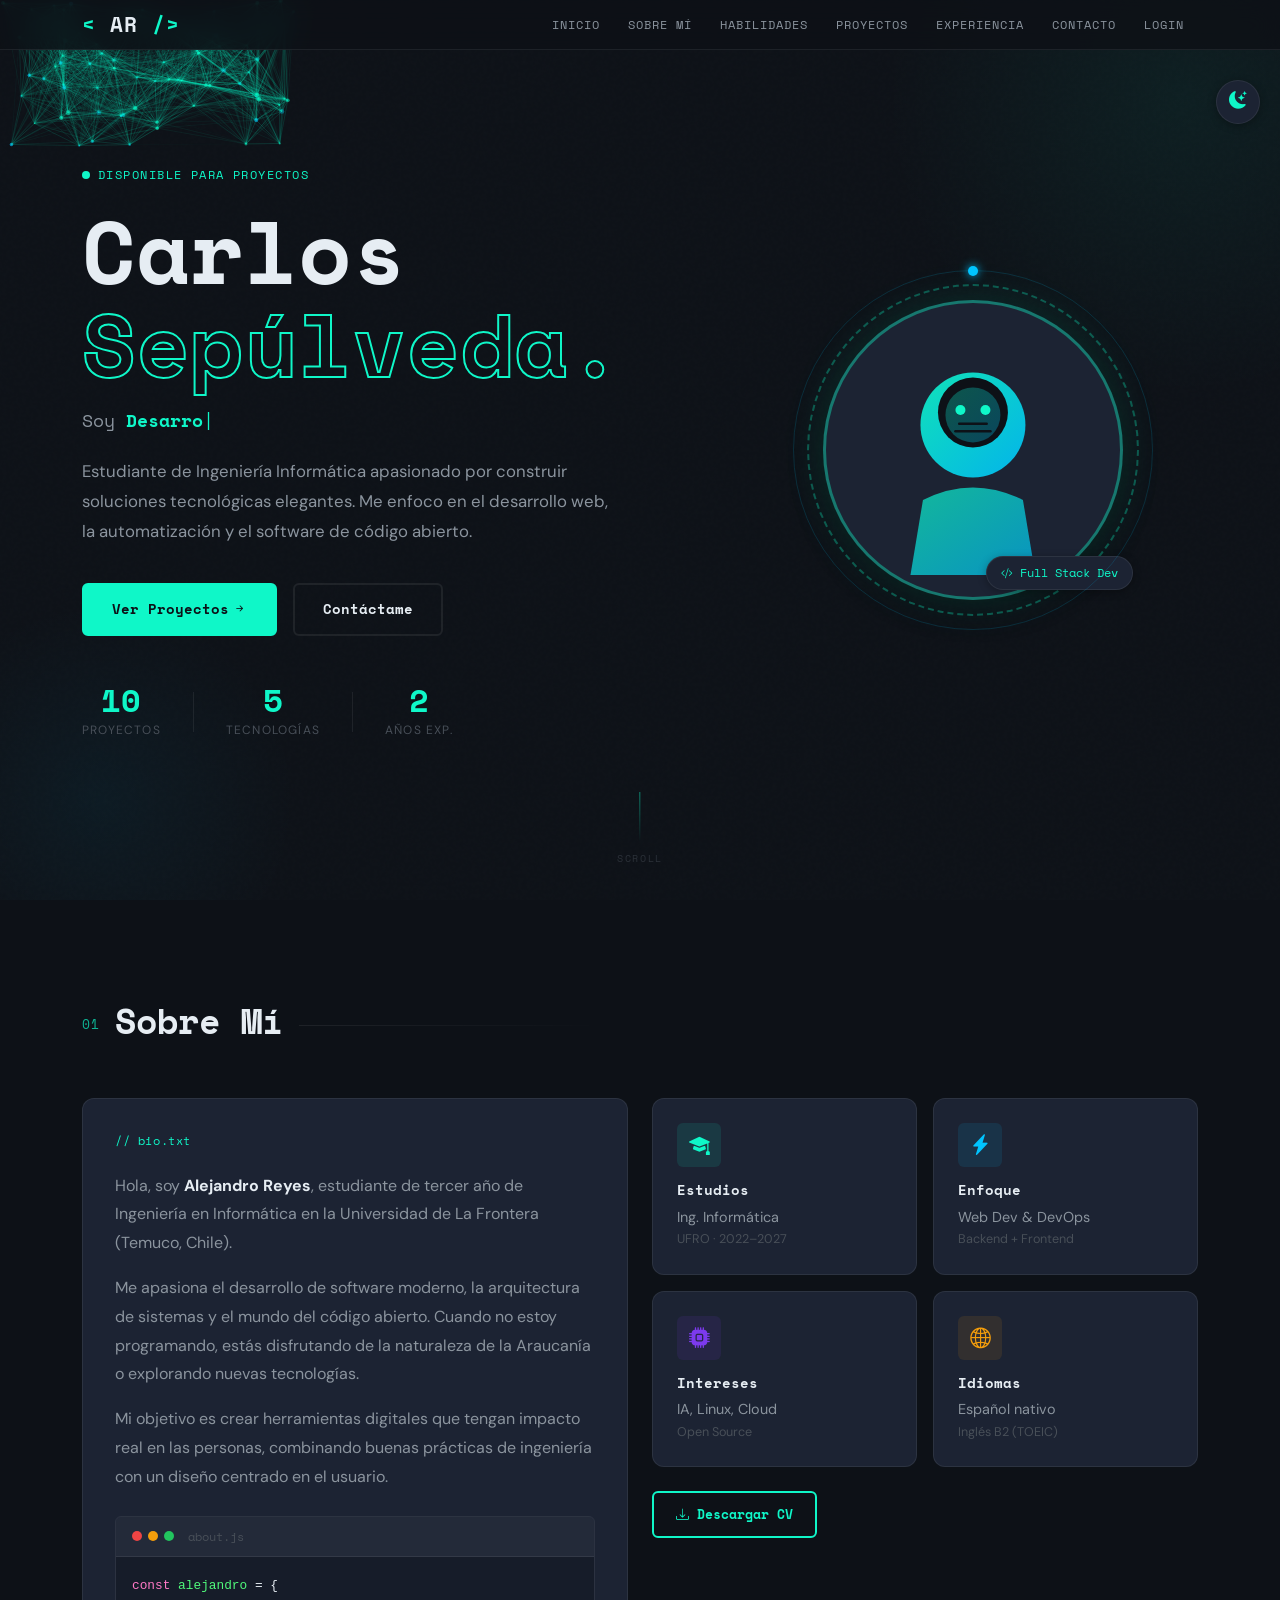
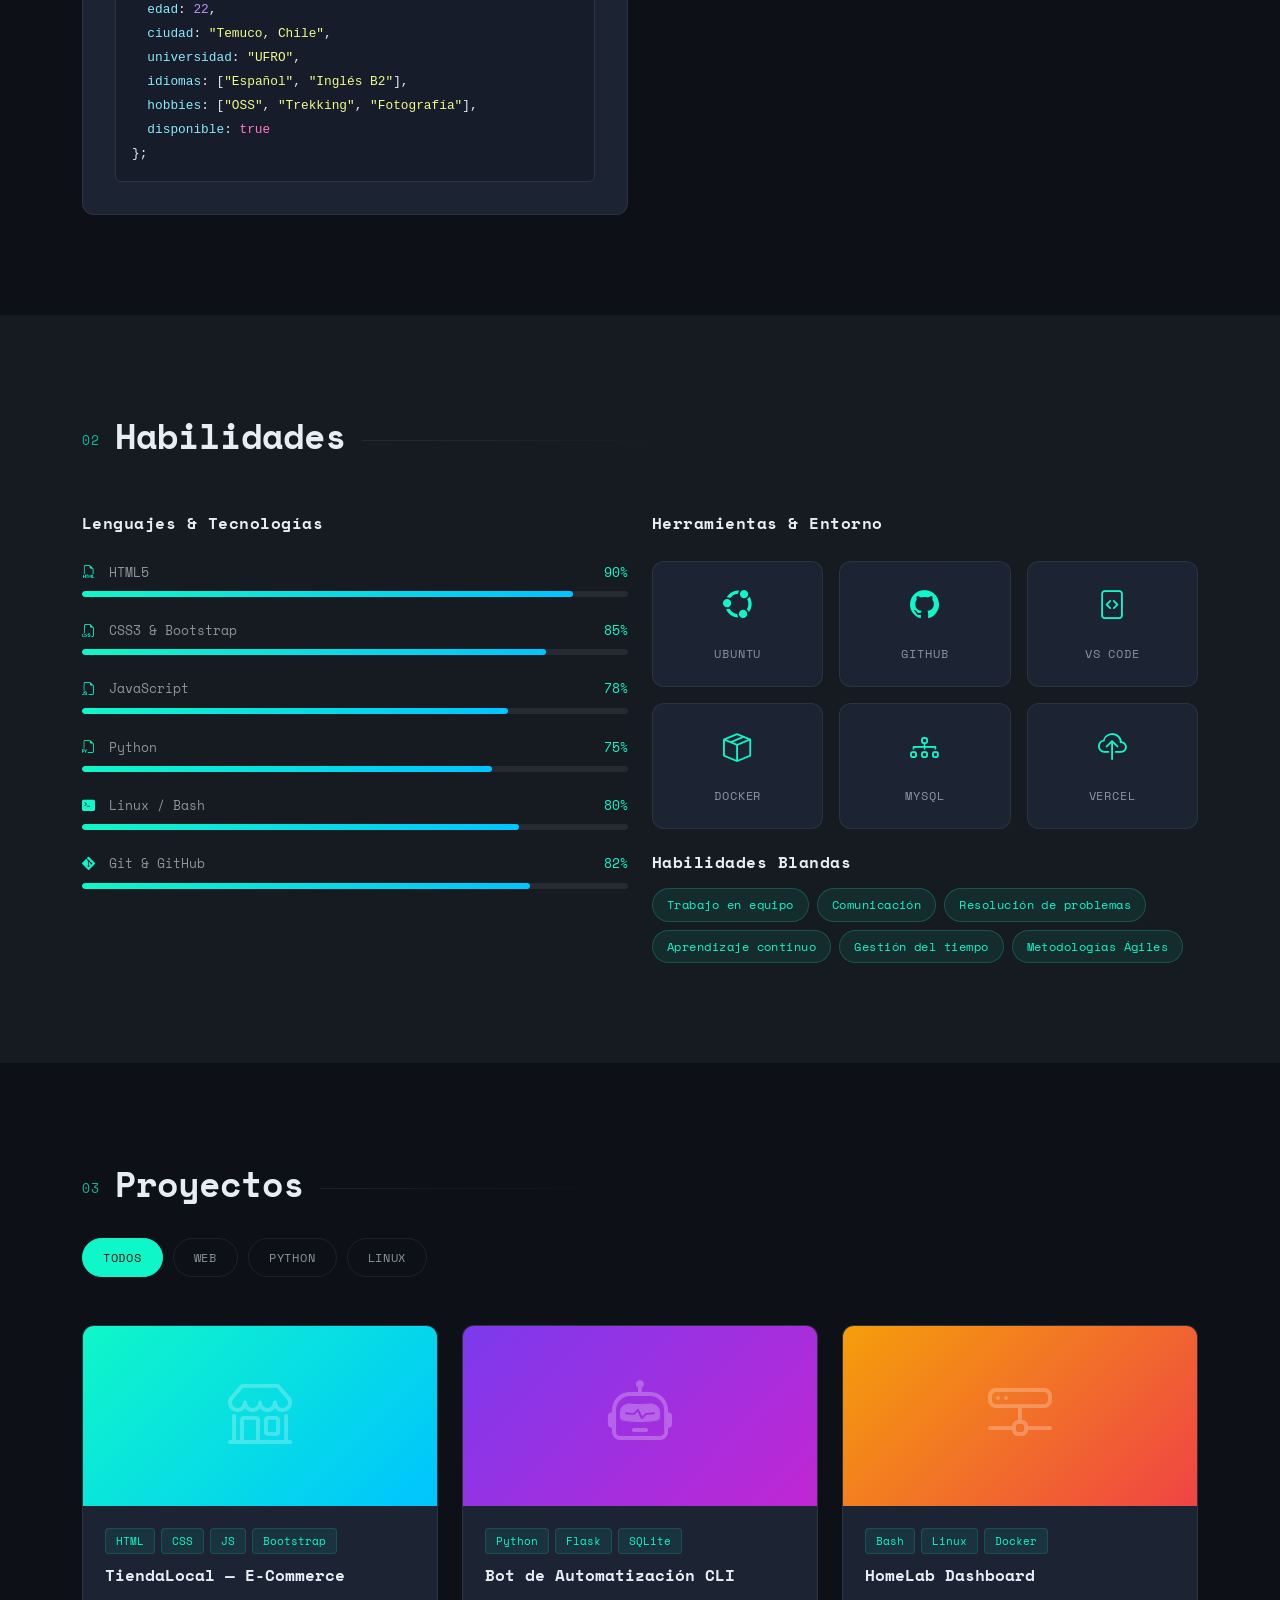
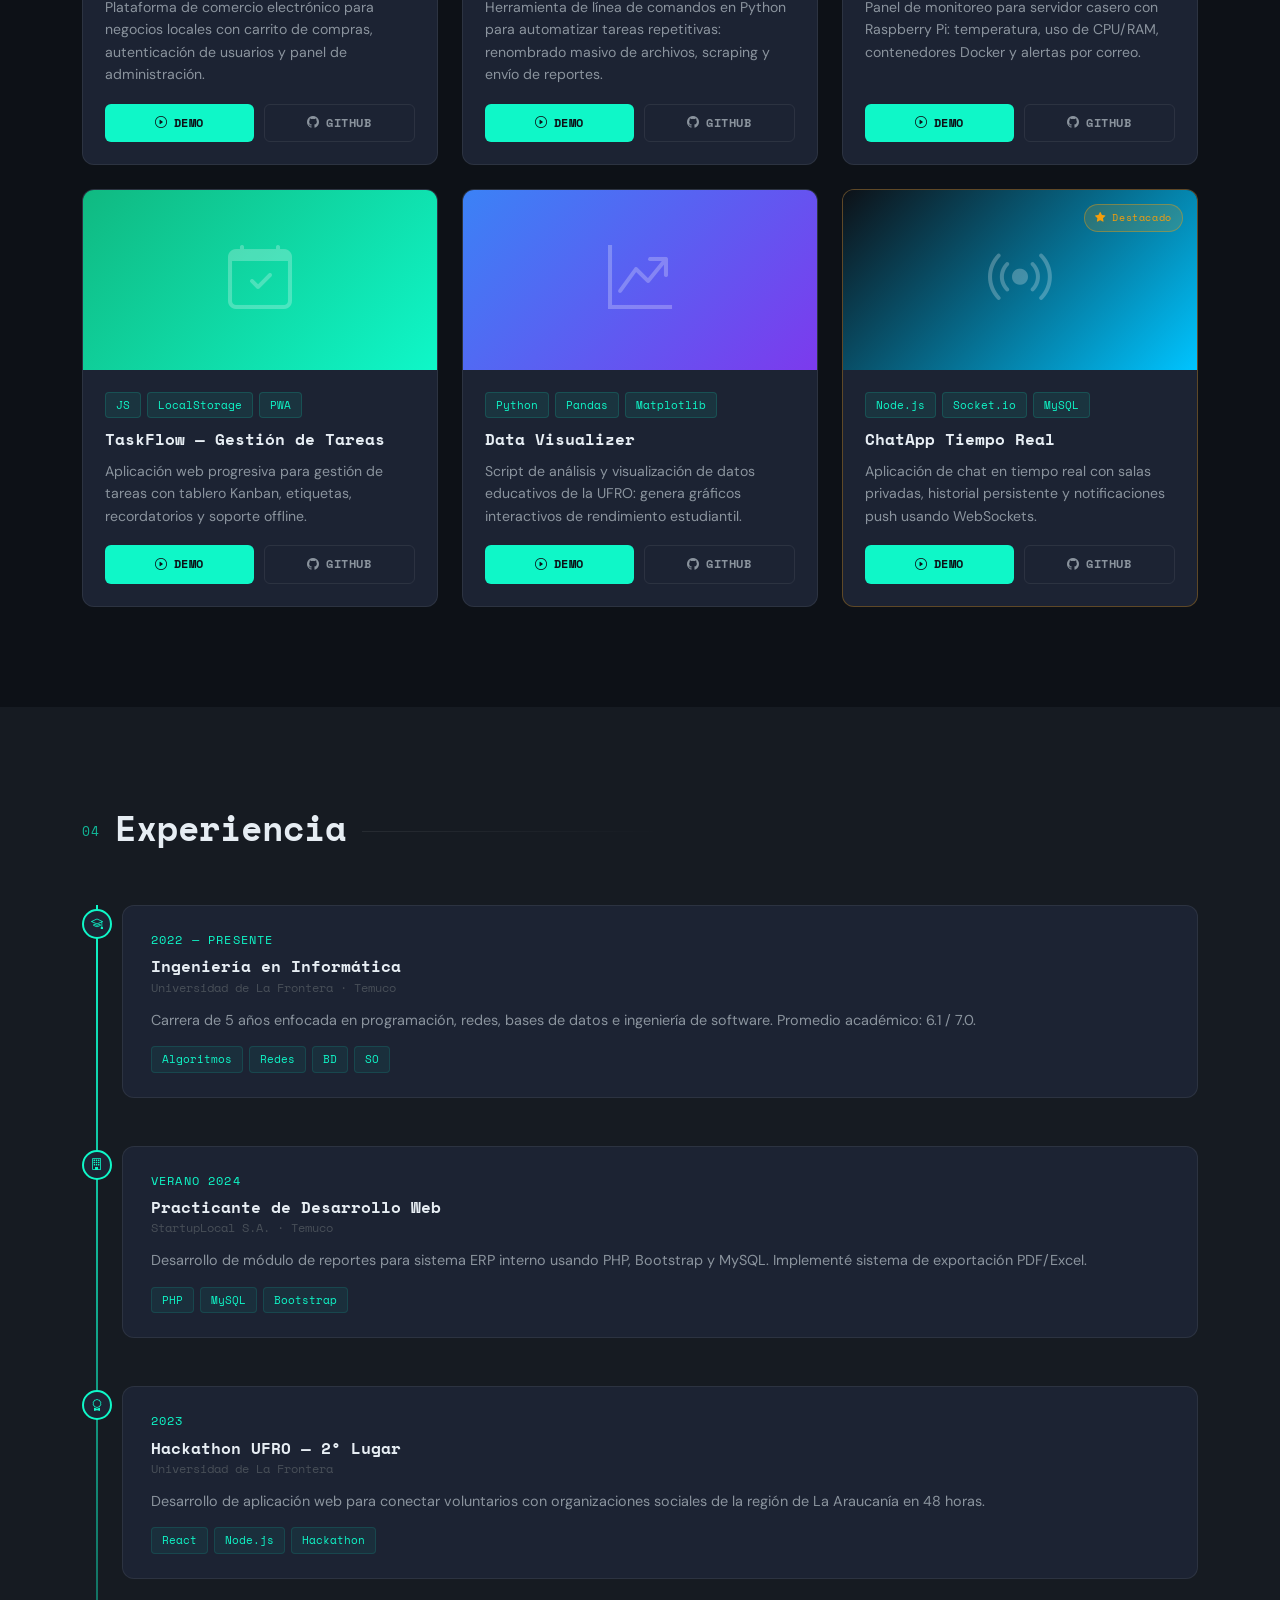
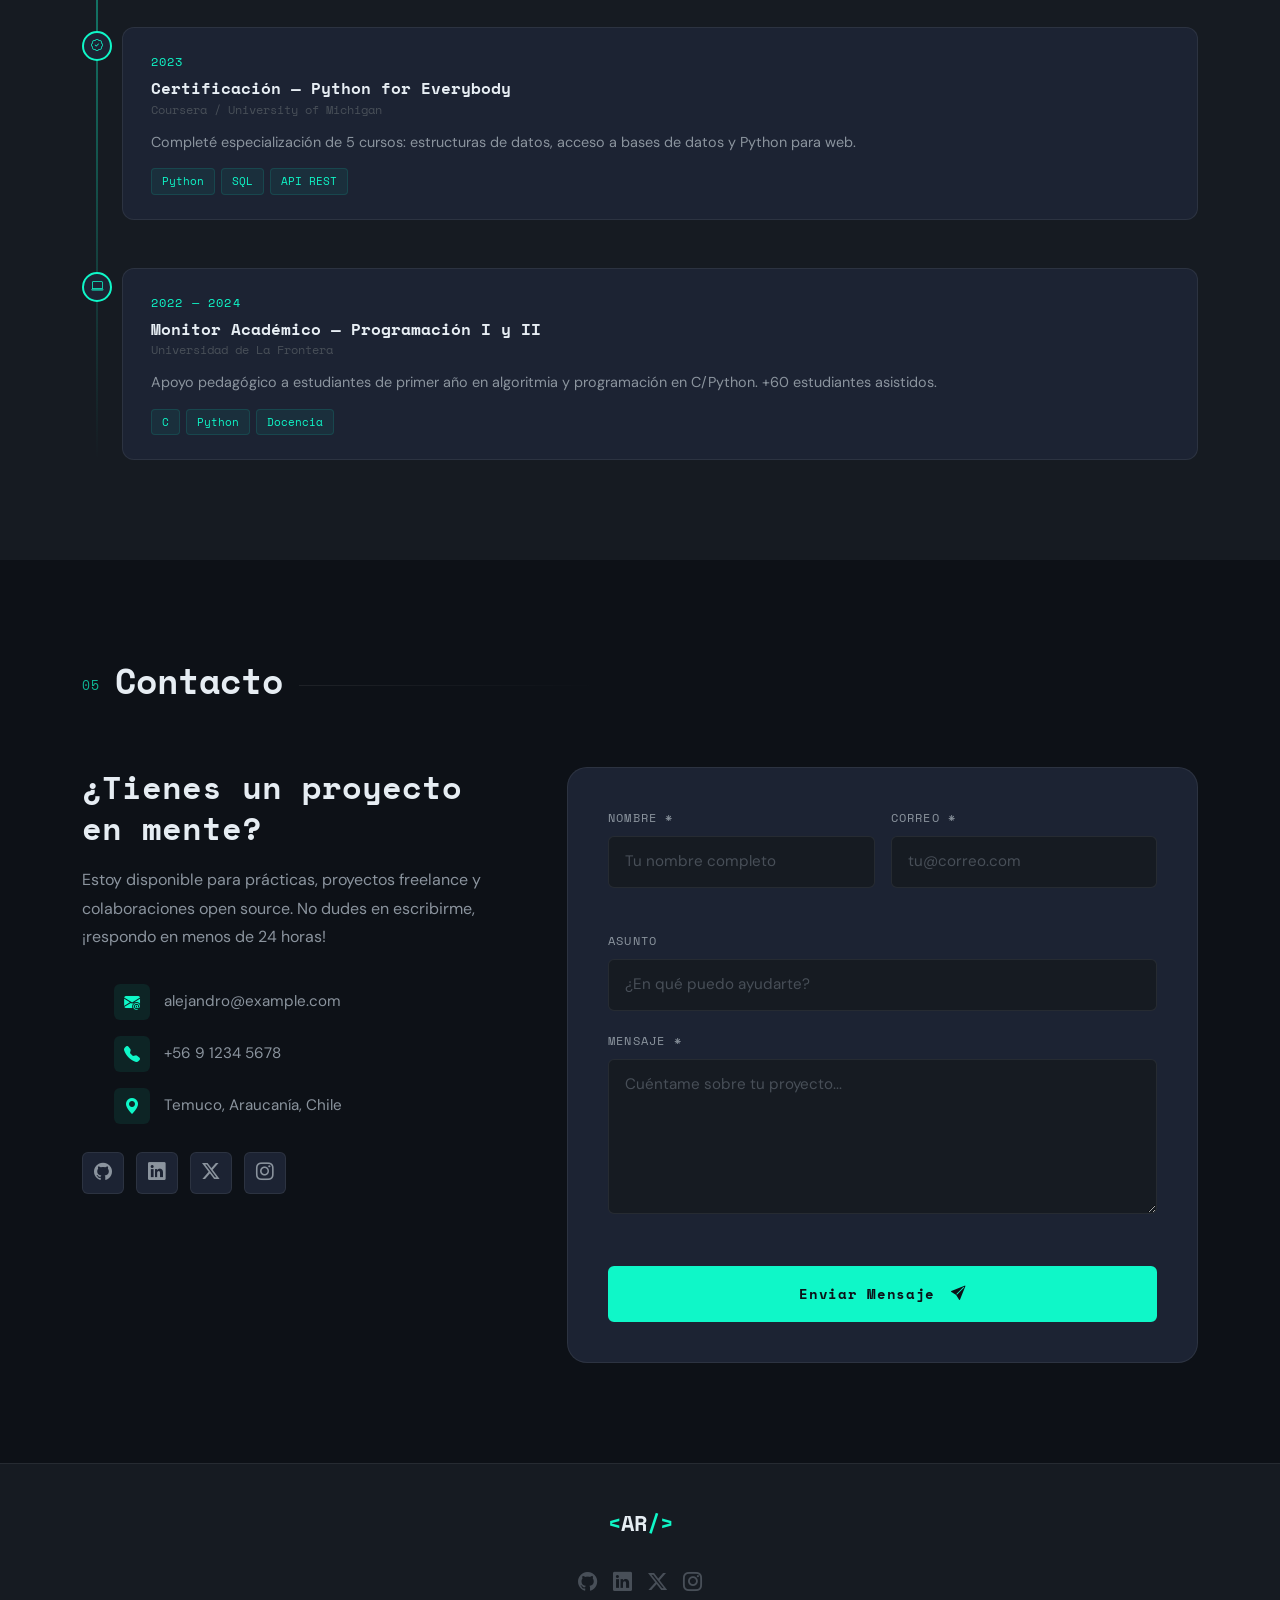
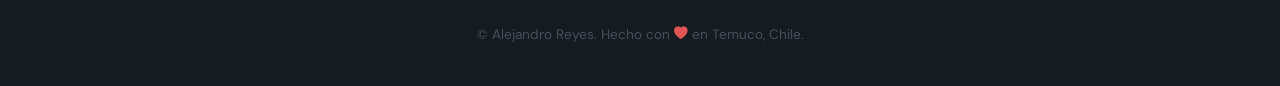
==== index.html @ d149d8cb "Initial commit" ====
<!DOCTYPE html>
<html lang="es" data-theme="dark">

<head>
  <!-- ================================================
       META & SEO
  ================================================ -->
  <meta charset="UTF-8" />
  <meta name="viewport" content="width=device-width, initial-scale=1.0" />
  <meta name="description" content="Portafolio profesional de Alejandro Reyes, estudiante de Informática." />
  <title>Carlos Sepúlveda | Desarrollador</title>

  <!-- ================================================
       FUENTES GOOGLE
  ================================================ -->
  <link rel="preconnect" href="https://fonts.googleapis.com" />
  <link rel="preconnect" href="https://fonts.gstatic.com" crossorigin />
  <link href="https://fonts.googleapis.com/css2?family=Space+Mono:wght@400;700&family=DM+Sans:ital,opsz,wght@0,9..40,300;0,9..40,400;0,9..40,600;1,9..40,300&display=swap" rel="stylesheet" />

  <!-- ================================================
       BOOTSTRAP 5 CSS
  ================================================ -->
  <link href="https://cdn.jsdelivr.net/npm/bootstrap@5.3.3/dist/css/bootstrap.min.css" rel="stylesheet" />

  <!-- ================================================
       BOOTSTRAP ICONS
  ================================================ -->
  <link rel="stylesheet" href="https://cdn.jsdelivr.net/npm/bootstrap-icons@1.11.3/font/bootstrap-icons.min.css" />

  <!-- ================================================
       ESTILOS PERSONALIZADOS
  ================================================ -->
  <link rel="stylesheet" href="css/style.css" />
  <link rel="stylesheet" href="css/animations.css" />
  <link rel="stylesheet" href="css/responsive.css" />
</head>

<body>

  <!-- ================================================
       LOADER INICIAL
  ================================================ -->
  <div id="loader" class="loader-wrapper" aria-hidden="true">
    <div class="loader-inner">
      <span class="loader-bracket">[</span>
      <span class="loader-text" id="loaderText">Iniciando</span>
      <span class="loader-cursor">_</span>
      <span class="loader-bracket">]</span>
    </div>
    <div class="loader-bar-track"><div class="loader-bar"></div></div>
  </div>

  <!-- ================================================
       BOTÓN MODO OSCURO / CLARO
  ================================================ -->
  <button id="themeToggle" class="theme-toggle" aria-label="Cambiar tema">
    <i class="bi bi-moon-stars-fill" id="themeIcon"></i>
  </button>

  <!-- ================================================
       NAVBAR
  ================================================ -->
  <nav class="navbar navbar-expand-lg fixed-top" id="mainNav" aria-label="Navegación principal">
    <div class="container">

      <a class="navbar-brand" href="#inicio">
        <span class="brand-bracket">&lt;</span>
        AR
        <span class="brand-bracket">/&gt;</span>
      </a>

      <button class="navbar-toggler" type="button" data-bs-toggle="collapse"
        data-bs-target="#navbarNav" aria-controls="navbarNav"
        aria-expanded="false" aria-label="Abrir menú">
        <span class="toggler-icon"></span>
        <span class="toggler-icon"></span>
        <span class="toggler-icon"></span>
      </button>

      <div class="collapse navbar-collapse" id="navbarNav">
        <ul class="navbar-nav ms-auto">
          <li class="nav-item"><a class="nav-link" href="#inicio">Inicio</a></li>
          <li class="nav-item"><a class="nav-link" href="#sobre-mi">Sobre Mí</a></li>
          <li class="nav-item"><a class="nav-link" href="#habilidades">Habilidades</a></li>
          <li class="nav-item"><a class="nav-link" href="#proyectos">Proyectos</a></li>
          <li class="nav-item"><a class="nav-link" href="#experiencia">Experiencia</a></li>
          <li class="nav-item"><a class="nav-link" href="#contacto">Contacto</a></li>
          <li class="nav-item"><a class="nav-link" href="#login">Login</a></li>
        </ul>
      </div>

    </div>
  </nav>

  <!-- ================================================
       SECCIÓN 1: HERO
  ================================================ -->
  <section id="inicio" class="hero-section">

    <canvas id="particleCanvas" aria-hidden="true"></canvas>
    <div class="hero-grain" aria-hidden="true"></div>

    <div class="container hero-content">
      <div class="row align-items-center min-vh-100">

        <div class="col-lg-7 hero-text" data-animate="fade-up">
          <p class="hero-label">
            <span class="label-dot"></span> Disponible para proyectos
          </p>

          <h1 class="hero-name">
            Carlos<br />
            <span class="hero-name-accent">Sepúlveda.</span>
          </h1>

          <p class="hero-subtitle">
            Soy <span id="typingText" class="typing-text"></span><span class="typing-cursor">|</span>
          </p>

          <p class="hero-description">
            Estudiante de Ingeniería Informática apasionado por construir
            soluciones tecnológicas elegantes. Me enfoco en el desarrollo web,
            la automatización y el software de código abierto.
          </p>

          <div class="hero-actions">
            <a href="#proyectos" class="btn-primary-custom">
              Ver Proyectos <i class="bi bi-arrow-right-short"></i>
            </a>
            <a href="#contact" class="btn-ghost-custom">
              Contáctame
            </a>
          </div>

          <div class="hero-stats">
            <div class="stat-item">
              <span class="stat-number" data-target="12">0</span>
              <span class="stat-label">Proyectos</span>
            </div>
            <div class="stat-divider"></div>
            <div class="stat-item">
              <span class="stat-number" data-target="6">0</span>
              <span class="stat-label">Tecnologías</span>
            </div>
            <div class="stat-divider"></div>
            <div class="stat-item">
              <span class="stat-number" data-target="3">0</span>
              <span class="stat-label">Años exp.</span>
            </div>
          </div>
        </div>

        <div class="col-lg-5 hero-avatar-col" data-animate="fade-left">
          <div class="avatar-wrapper">
            <div class="avatar-frame-outer"></div>
            <div class="avatar-img-wrapper">
              <!-- Reemplazar con <img src="assets/img/profile/foto.jpg" alt="Alejandro Reyes"> -->
              <svg viewBox="0 0 200 200" xmlns="http://www.w3.org/2000/svg" class="avatar-svg">
                <defs>
                  <linearGradient id="avatarGrad" x1="0%" y1="0%" x2="100%" y2="100%">
                    <stop offset="0%" style="stop-color:#0ff7c8;stop-opacity:1" />
                    <stop offset="100%" style="stop-color:#00c4ff;stop-opacity:1" />
                  </linearGradient>
                </defs>
                <circle cx="100" cy="80" r="42" fill="url(#avatarGrad)" opacity="0.9"/>
                <circle cx="100" cy="70" r="28" fill="#0d1117"/>
                <circle cx="100" cy="72" r="22" fill="url(#avatarGrad)" opacity="0.3"/>
                <circle cx="90" cy="68" r="4" fill="#0ff7c8"/>
                <circle cx="110" cy="68" r="4" fill="#0ff7c8"/>
                <path d="M60 140 Q100 120 140 140 L150 200 L50 200 Z" fill="url(#avatarGrad)" opacity="0.7"/>
                <rect x="88" y="78" width="24" height="2" fill="#0d1117" rx="1"/>
                <rect x="85" y="84" width="30" height="2" fill="#0d1117" rx="1"/>
              </svg>
            </div>
            <div class="avatar-badge">
              <i class="bi bi-code-slash"></i> Full Stack Dev
            </div>
            <div class="avatar-orbit" aria-hidden="true"></div>
          </div>
        </div>

      </div>
    </div>

    <div class="scroll-indicator" aria-hidden="true">
      <div class="scroll-line"></div>
      <span>scroll</span>
    </div>

  </section>

  <!-- ================================================
       SECCIÓN 2: SOBRE MÍ
  ================================================ -->
  <section id="sobre-mi" class="section-padding">
    <div class="container">

      <div class="section-header" data-animate="fade-up">
        <span class="section-number">01</span>
        <h2 class="section-title">Sobre Mí</h2>
        <div class="section-line"></div>
      </div>

      <div class="row g-4 align-items-start mt-4">

        <div class="col-lg-6" data-animate="fade-right">
          <div class="about-bio-card">
            <div class="bio-tag">// bio.txt</div>
            <p class="bio-text">
              Hola, soy <strong>Alejandro Reyes</strong>, estudiante de tercer año de 
              Ingeniería en Informática en la Universidad de La Frontera (Temuco, Chile).
            </p>
            <p class="bio-text">
              Me apasiona el desarrollo de software moderno, la arquitectura de sistemas
              y el mundo del código abierto. Cuando no estoy programando, estás disfrutando
              de la naturaleza de la Araucanía o explorando nuevas tecnologías.
            </p>
            <p class="bio-text">
              Mi objetivo es crear herramientas digitales que tengan impacto real
              en las personas, combinando buenas prácticas de ingeniería con un
              diseño centrado en el usuario.
            </p>
            <div class="terminal-snippet">
              <div class="terminal-header">
                <span class="t-dot red"></span>
                <span class="t-dot yellow"></span>
                <span class="t-dot green"></span>
                <span class="t-title">about.js</span>
              </div>
              <pre class="terminal-code"><code><span class="c-keyword">const</span> <span class="c-var">alejandro</span> = {
  <span class="c-prop">edad</span>: <span class="c-num">22</span>,
  <span class="c-prop">ciudad</span>: <span class="c-str">"Temuco, Chile"</span>,
  <span class="c-prop">universidad</span>: <span class="c-str">"UFRO"</span>,
  <span class="c-prop">idiomas</span>: [<span class="c-str">"Español"</span>, <span class="c-str">"Inglés B2"</span>],
  <span class="c-prop">hobbies</span>: [<span class="c-str">"OSS"</span>, <span class="c-str">"Trekking"</span>, <span class="c-str">"Fotografía"</span>],
  <span class="c-prop">disponible</span>: <span class="c-bool">true</span>
};</code></pre>
            </div>
          </div>
        </div>

        <div class="col-lg-6" data-animate="fade-left">
          <div class="row g-3">
            <div class="col-sm-6">
              <div class="info-card">
                <div class="info-card-icon"><i class="bi bi-mortarboard-fill"></i></div>
                <h5>Estudios</h5>
                <p>Ing. Informática<br /><small>UFRO · 2022–2027</small></p>
              </div>
            </div>
            <div class="col-sm-6">
              <div class="info-card">
                <div class="info-card-icon accent-2"><i class="bi bi-lightning-charge-fill"></i></div>
                <h5>Enfoque</h5>
                <p>Web Dev &amp; DevOps<br /><small>Backend + Frontend</small></p>
              </div>
            </div>
            <div class="col-sm-6">
              <div class="info-card">
                <div class="info-card-icon accent-3"><i class="bi bi-cpu-fill"></i></div>
                <h5>Intereses</h5>
                <p>IA, Linux, Cloud<br /><small>Open Source</small></p>
              </div>
            </div>
            <div class="col-sm-6">
              <div class="info-card">
                <div class="info-card-icon accent-4"><i class="bi bi-globe2"></i></div>
                <h5>Idiomas</h5>
                <p>Español nativo<br /><small>Inglés B2 (TOEIC)</small></p>
              </div>
            </div>
          </div>
          <a href="assets/documents/cv.pdf" class="btn-outline-custom mt-4 d-inline-flex align-items-center gap-2" download>
            <i class="bi bi-download"></i> Descargar CV
          </a>
        </div>

      </div>
    </div>
  </section>

  <!-- ================================================
       SECCIÓN 3: HABILIDADES
  ================================================ -->
  <section id="habilidades" class="section-padding section-alt">
    <div class="container">

      <div class="section-header" data-animate="fade-up">
        <span class="section-number">02</span>
        <h2 class="section-title">Habilidades</h2>
        <div class="section-line"></div>
      </div>

      <div class="row g-4 mt-4">

        <div class="col-lg-6" data-animate="fade-right">
          <h4 class="skills-subtitle">Lenguajes &amp; Tecnologías</h4>

          <div class="skill-bar-item">
            <div class="skill-bar-header">
              <span><i class="bi bi-filetype-html"></i> HTML5</span>
              <span class="skill-percent">90%</span>
            </div>
            <div class="skill-track"><div class="skill-fill" data-width="90"></div></div>
          </div>
          <div class="skill-bar-item">
            <div class="skill-bar-header">
              <span><i class="bi bi-filetype-css"></i> CSS3 &amp; Bootstrap</span>
              <span class="skill-percent">85%</span>
            </div>
            <div class="skill-track"><div class="skill-fill" data-width="85"></div></div>
          </div>
          <div class="skill-bar-item">
            <div class="skill-bar-header">
              <span><i class="bi bi-filetype-js"></i> JavaScript</span>
              <span class="skill-percent">78%</span>
            </div>
            <div class="skill-track"><div class="skill-fill" data-width="78"></div></div>
          </div>
          <div class="skill-bar-item">
            <div class="skill-bar-header">
              <span><i class="bi bi-filetype-py"></i> Python</span>
              <span class="skill-percent">75%</span>
            </div>
            <div class="skill-track"><div class="skill-fill" data-width="75"></div></div>
          </div>
          <div class="skill-bar-item">
            <div class="skill-bar-header">
              <span><i class="bi bi-terminal-fill"></i> Linux / Bash</span>
              <span class="skill-percent">80%</span>
            </div>
            <div class="skill-track"><div class="skill-fill" data-width="80"></div></div>
          </div>
          <div class="skill-bar-item">
            <div class="skill-bar-header">
              <span><i class="bi bi-git"></i> Git &amp; GitHub</span>
              <span class="skill-percent">82%</span>
            </div>
            <div class="skill-track"><div class="skill-fill" data-width="82"></div></div>
          </div>
        </div>

        <div class="col-lg-6" data-animate="fade-left">
          <h4 class="skills-subtitle">Herramientas &amp; Entorno</h4>
          <div class="row g-3">
            <div class="col-6 col-sm-4"><div class="tool-card"><i class="bi bi-ubuntu tool-icon"></i><span>Ubuntu</span></div></div>
            <div class="col-6 col-sm-4"><div class="tool-card"><i class="bi bi-github tool-icon"></i><span>GitHub</span></div></div>
            <div class="col-6 col-sm-4"><div class="tool-card"><i class="bi bi-file-code tool-icon"></i><span>VS Code</span></div></div>
            <div class="col-6 col-sm-4"><div class="tool-card"><i class="bi bi-box-seam tool-icon"></i><span>Docker</span></div></div>
            <div class="col-6 col-sm-4"><div class="tool-card"><i class="bi bi-diagram-3 tool-icon"></i><span>MySQL</span></div></div>
            <div class="col-6 col-sm-4"><div class="tool-card"><i class="bi bi-cloud-upload tool-icon"></i><span>Vercel</span></div></div>
          </div>

          <div class="soft-skills mt-4">
            <h4 class="skills-subtitle mb-3">Habilidades Blandas</h4>
            <div class="d-flex flex-wrap gap-2">
              <span class="soft-badge">Trabajo en equipo</span>
              <span class="soft-badge">Comunicación</span>
              <span class="soft-badge">Resolución de problemas</span>
              <span class="soft-badge">Aprendizaje continuo</span>
              <span class="soft-badge">Gestión del tiempo</span>
              <span class="soft-badge">Metodologías Ágiles</span>
            </div>
          </div>
        </div>
      </div>
    </div>
  </section>

  <!-- ================================================
       SECCIÓN 4: PROYECTOS
  ================================================ -->
  <section id="proyectos" class="section-padding">
    <div class="container">

      <div class="section-header" data-animate="fade-up">
        <span class="section-number">03</span>
        <h2 class="section-title">Proyectos</h2>
        <div class="section-line"></div>
      </div>

      <div class="project-filters mt-4 mb-5" data-animate="fade-up">
        <button class="filter-btn active" data-filter="all">Todos</button>
        <button class="filter-btn" data-filter="web">Web</button>
        <button class="filter-btn" data-filter="python">Python</button>
        <button class="filter-btn" data-filter="linux">Linux</button>
      </div>

      <div class="row g-4" id="projectsGrid">

        <div class="col-md-6 col-lg-4 project-item" data-category="web" data-animate="fade-up">
          <div class="project-card">
            <div class="project-thumb">
              <div class="project-thumb-bg bg-project-1"><i class="bi bi-shop project-icon"></i></div>
              <div class="project-overlay">
                <a href="#" class="overlay-link" aria-label="Ver demo"><i class="bi bi-eye"></i></a>
                <a href="#" class="overlay-link" aria-label="Ver código"><i class="bi bi-github"></i></a>
              </div>
            </div>
            <div class="project-info">
              <div class="project-tags"><span class="p-tag">HTML</span><span class="p-tag">CSS</span><span class="p-tag">JS</span><span class="p-tag">Bootstrap</span></div>
              <h5 class="project-title">TiendaLocal — E-Commerce</h5>
              <p class="project-desc">Plataforma de comercio electrónico para negocios locales con carrito de compras, autenticación de usuarios y panel de administración.</p>
              <div class="project-actions">
                <a href="#" class="btn-project-demo"><i class="bi bi-play-circle"></i> Demo</a>
                <a href="#" class="btn-project-gh"><i class="bi bi-github"></i> GitHub</a>
              </div>
            </div>
          </div>
        </div>

        <div class="col-md-6 col-lg-4 project-item" data-category="python" data-animate="fade-up">
          <div class="project-card">
            <div class="project-thumb">
              <div class="project-thumb-bg bg-project-2"><i class="bi bi-robot project-icon"></i></div>
              <div class="project-overlay">
                <a href="#" class="overlay-link" aria-label="Ver demo"><i class="bi bi-eye"></i></a>
                <a href="#" class="overlay-link" aria-label="Ver código"><i class="bi bi-github"></i></a>
              </div>
            </div>
            <div class="project-info">
              <div class="project-tags"><span class="p-tag">Python</span><span class="p-tag">Flask</span><span class="p-tag">SQLite</span></div>
              <h5 class="project-title">Bot de Automatización CLI</h5>
              <p class="project-desc">Herramienta de línea de comandos en Python para automatizar tareas repetitivas: renombrado masivo de archivos, scraping y envío de reportes.</p>
              <div class="project-actions">
                <a href="#" class="btn-project-demo"><i class="bi bi-play-circle"></i> Demo</a>
                <a href="#" class="btn-project-gh"><i class="bi bi-github"></i> GitHub</a>
              </div>
            </div>
          </div>
        </div>

        <div class="col-md-6 col-lg-4 project-item" data-category="linux" data-animate="fade-up">
          <div class="project-card">
            <div class="project-thumb">
              <div class="project-thumb-bg bg-project-3"><i class="bi bi-hdd-network project-icon"></i></div>
              <div class="project-overlay">
                <a href="#" class="overlay-link" aria-label="Ver demo"><i class="bi bi-eye"></i></a>
                <a href="#" class="overlay-link" aria-label="Ver código"><i class="bi bi-github"></i></a>
              </div>
            </div>
            <div class="project-info">
              <div class="project-tags"><span class="p-tag">Bash</span><span class="p-tag">Linux</span><span class="p-tag">Docker</span></div>
              <h5 class="project-title">HomeLab Dashboard</h5>
              <p class="project-desc">Panel de monitoreo para servidor casero con Raspberry Pi: temperatura, uso de CPU/RAM, contenedores Docker y alertas por correo.</p>
              <div class="project-actions">
                <a href="#" class="btn-project-demo"><i class="bi bi-play-circle"></i> Demo</a>
                <a href="#" class="btn-project-gh"><i class="bi bi-github"></i> GitHub</a>
              </div>
            </div>
          </div>
        </div>

        <div class="col-md-6 col-lg-4 project-item" data-category="web" data-animate="fade-up">
          <div class="project-card">
            <div class="project-thumb">
              <div class="project-thumb-bg bg-project-4"><i class="bi bi-calendar-check project-icon"></i></div>
              <div class="project-overlay">
                <a href="#" class="overlay-link" aria-label="Ver demo"><i class="bi bi-eye"></i></a>
                <a href="#" class="overlay-link" aria-label="Ver código"><i class="bi bi-github"></i></a>
              </div>
            </div>
            <div class="project-info">
              <div class="project-tags"><span class="p-tag">JS</span><span class="p-tag">LocalStorage</span><span class="p-tag">PWA</span></div>
              <h5 class="project-title">TaskFlow — Gestión de Tareas</h5>
              <p class="project-desc">Aplicación web progresiva para gestión de tareas con tablero Kanban, etiquetas, recordatorios y soporte offline.</p>
              <div class="project-actions">
                <a href="#" class="btn-project-demo"><i class="bi bi-play-circle"></i> Demo</a>
                <a href="#" class="btn-project-gh"><i class="bi bi-github"></i> GitHub</a>
              </div>
            </div>
          </div>
        </div>

        <div class="col-md-6 col-lg-4 project-item" data-category="python" data-animate="fade-up">
          <div class="project-card">
            <div class="project-thumb">
              <div class="project-thumb-bg bg-project-5"><i class="bi bi-graph-up-arrow project-icon"></i></div>
              <div class="project-overlay">
                <a href="#" class="overlay-link" aria-label="Ver demo"><i class="bi bi-eye"></i></a>
                <a href="#" class="overlay-link" aria-label="Ver código"><i class="bi bi-github"></i></a>
              </div>
            </div>
            <div class="project-info">
              <div class="project-tags"><span class="p-tag">Python</span><span class="p-tag">Pandas</span><span class="p-tag">Matplotlib</span></div>
              <h5 class="project-title">Data Visualizer</h5>
              <p class="project-desc">Script de análisis y visualización de datos educativos de la UFRO: genera gráficos interactivos de rendimiento estudiantil.</p>
              <div class="project-actions">
                <a href="#" class="btn-project-demo"><i class="bi bi-play-circle"></i> Demo</a>
                <a href="#" class="btn-project-gh"><i class="bi bi-github"></i> GitHub</a>
              </div>
            </div>
          </div>
        </div>

        <div class="col-md-6 col-lg-4 project-item" data-category="web" data-animate="fade-up">
          <div class="project-card featured-project">
            <div class="featured-badge"><i class="bi bi-star-fill"></i> Destacado</div>
            <div class="project-thumb">
              <div class="project-thumb-bg bg-project-6"><i class="bi bi-broadcast project-icon"></i></div>
              <div class="project-overlay">
                <a href="#" class="overlay-link" aria-label="Ver demo"><i class="bi bi-eye"></i></a>
                <a href="#" class="overlay-link" aria-label="Ver código"><i class="bi bi-github"></i></a>
              </div>
            </div>
            <div class="project-info">
              <div class="project-tags"><span class="p-tag">Node.js</span><span class="p-tag">Socket.io</span><span class="p-tag">MySQL</span></div>
              <h5 class="project-title">ChatApp Tiempo Real</h5>
              <p class="project-desc">Aplicación de chat en tiempo real con salas privadas, historial persistente y notificaciones push usando WebSockets.</p>
              <div class="project-actions">
                <a href="#" class="btn-project-demo"><i class="bi bi-play-circle"></i> Demo</a>
                <a href="#" class="btn-project-gh"><i class="bi bi-github"></i> GitHub</a>
              </div>
            </div>
          </div>
        </div>

      </div>
    </div>
  </section>

  <!-- ================================================
       SECCIÓN 5: EXPERIENCIA
  ================================================ -->
  <section id="experiencia" class="section-padding section-alt">
    <div class="container">

      <div class="section-header" data-animate="fade-up">
        <span class="section-number">04</span>
        <h2 class="section-title">Experiencia</h2>
        <div class="section-line"></div>
      </div>

      <div class="timeline mt-5">

        <div class="timeline-item" data-animate="fade-right">
          <div class="timeline-dot"><i class="bi bi-mortarboard"></i></div>
          <div class="timeline-content">
            <div class="timeline-date">2022 — Presente</div>
            <h5>Ingeniería en Informática</h5>
            <h6>Universidad de La Frontera · Temuco</h6>
            <p>Carrera de 5 años enfocada en programación, redes, bases de datos e ingeniería de software. Promedio académico: 6.1 / 7.0.</p>
            <div class="timeline-tags"><span>Algoritmos</span><span>Redes</span><span>BD</span><span>SO</span></div>
          </div>
        </div>

        <div class="timeline-item" data-animate="fade-right">
          <div class="timeline-dot"><i class="bi bi-building"></i></div>
          <div class="timeline-content">
            <div class="timeline-date">Verano 2024</div>
            <h5>Practicante de Desarrollo Web</h5>
            <h6>StartupLocal S.A. · Temuco</h6>
            <p>Desarrollo de módulo de reportes para sistema ERP interno usando PHP, Bootstrap y MySQL. Implementé sistema de exportación PDF/Excel.</p>
            <div class="timeline-tags"><span>PHP</span><span>MySQL</span><span>Bootstrap</span></div>
          </div>
        </div>

        <div class="timeline-item" data-animate="fade-right">
          <div class="timeline-dot"><i class="bi bi-award"></i></div>
          <div class="timeline-content">
            <div class="timeline-date">2023</div>
            <h5>Hackathon UFRO — 2° Lugar</h5>
            <h6>Universidad de La Frontera</h6>
            <p>Desarrollo de aplicación web para conectar voluntarios con organizaciones sociales de la región de La Araucanía en 48 horas.</p>
            <div class="timeline-tags"><span>React</span><span>Node.js</span><span>Hackathon</span></div>
          </div>
        </div>

        <div class="timeline-item" data-animate="fade-right">
          <div class="timeline-dot"><i class="bi bi-patch-check"></i></div>
          <div class="timeline-content">
            <div class="timeline-date">2023</div>
            <h5>Certificación — Python for Everybody</h5>
            <h6>Coursera / University of Michigan</h6>
            <p>Completé especialización de 5 cursos: estructuras de datos, acceso a bases de datos y Python para web.</p>
            <div class="timeline-tags"><span>Python</span><span>SQL</span><span>API REST</span></div>
          </div>
        </div>

        <div class="timeline-item" data-animate="fade-right">
          <div class="timeline-dot"><i class="bi bi-laptop"></i></div>
          <div class="timeline-content">
            <div class="timeline-date">2022 — 2024</div>
            <h5>Monitor Académico — Programación I y II</h5>
            <h6>Universidad de La Frontera</h6>
            <p>Apoyo pedagógico a estudiantes de primer año en algoritmia y programación en C/Python. +60 estudiantes asistidos.</p>
            <div class="timeline-tags"><span>C</span><span>Python</span><span>Docencia</span></div>
          </div>
        </div>

      </div>
    </div>
  </section>

  <!-- ================================================
       SECCIÓN 6: CONTACTO
  ================================================ -->
  <section id="contacto" class="section-padding">
    <div class="container">

      <div class="section-header" data-animate="fade-up">
        <span class="section-number">05</span>
        <h2 class="section-title">Contacto</h2>
        <div class="section-line"></div>
      </div>

      <div class="row g-5 mt-2 align-items-start">

        <div class="col-lg-5" data-animate="fade-right">
          <h3 class="contact-headline">¿Tienes un proyecto en mente?</h3>
          <p class="contact-subtext">Estoy disponible para prácticas, proyectos freelance y colaboraciones open source. No dudes en escribirme, ¡respondo en menos de 24 horas!</p>
          <ul class="contact-info-list">
            <li><i class="bi bi-envelope-at-fill"></i><a href="mailto:alejandro@example.com">alejandro@example.com</a></li>
            <li><i class="bi bi-telephone-fill"></i><a href="tel:+56912345678">+56 9 1234 5678</a></li>
            <li><i class="bi bi-geo-alt-fill"></i>Temuco, Araucanía, Chile</li>
          </ul>
          <div class="contact-socials">
            <a href="#" class="social-link" aria-label="GitHub"><i class="bi bi-github"></i></a>
            <a href="#" class="social-link" aria-label="LinkedIn"><i class="bi bi-linkedin"></i></a>
            <a href="#" class="social-link" aria-label="Twitter/X"><i class="bi bi-twitter-x"></i></a>
            <a href="#" class="social-link" aria-label="Instagram"><i class="bi bi-instagram"></i></a>
          </div>
        </div>

        <div class="col-lg-7" data-animate="fade-left">
          <form id="contactForm" class="contact-form" novalidate>
            <div class="row g-3">
              <div class="col-sm-6">
                <div class="form-group-custom">
                  <label for="contactName" class="form-label-custom">Nombre *</label>
                  <input type="text" id="contactName" name="name" class="form-input-custom" placeholder="Tu nombre completo" required minlength="2" />
                  <div class="form-error" id="nameError"></div>
                </div>
              </div>
              <div class="col-sm-6">
                <div class="form-group-custom">
                  <label for="contactEmail" class="form-label-custom">Correo *</label>
                  <input type="email" id="contactEmail" name="email" class="form-input-custom" placeholder="tu@correo.com" required />
                  <div class="form-error" id="emailError"></div>
                </div>
              </div>
              <div class="col-12">
                <div class="form-group-custom">
                  <label for="contactSubject" class="form-label-custom">Asunto</label>
                  <input type="text" id="contactSubject" name="subject" class="form-input-custom" placeholder="¿En qué puedo ayudarte?" />
                </div>
              </div>
              <div class="col-12">
                <div class="form-group-custom">
                  <label for="contactMessage" class="form-label-custom">Mensaje *</label>
                  <textarea id="contactMessage" name="message" class="form-input-custom" rows="5" placeholder="Cuéntame sobre tu proyecto..." required minlength="10"></textarea>
                  <div class="form-error" id="messageError"></div>
                </div>
              </div>
              <div class="col-12">
                <button type="submit" class="btn-submit" id="submitBtn">
                  <span id="submitText">Enviar Mensaje</span>
                  <span id="submitLoader" class="d-none">
                    <span class="spinner-border spinner-border-sm me-2"></span>Enviando...
                  </span>
                  <i class="bi bi-send-fill ms-2" id="submitIcon"></i>
                </button>
              </div>
            </div>
            <div id="formSuccess" class="form-success-msg d-none">
              <i class="bi bi-check-circle-fill"></i> ¡Mensaje enviado! Me pondré en contacto pronto.
            </div>
          </form>
        </div>

      </div>
    </div>
  </section>

  <!-- ================================================
       FOOTER
  ================================================ -->
  <footer class="site-footer">
    <div class="container">
      <div class="footer-inner">
        <div class="footer-brand">
          <span class="brand-bracket">&lt;</span>AR<span class="brand-bracket">/&gt;</span>
        </div>
        <div class="footer-socials">
          <a href="#" aria-label="GitHub"><i class="bi bi-github"></i></a>
          <a href="#" aria-label="LinkedIn"><i class="bi bi-linkedin"></i></a>
          <a href="#" aria-label="Twitter/X"><i class="bi bi-twitter-x"></i></a>
          <a href="#" aria-label="Instagram"><i class="bi bi-instagram"></i></a>
        </div>
        <p class="footer-copy">
          © <span id="currentYear"></span> Alejandro Reyes.
          Hecho con <i class="bi bi-heart-fill" style="color:#e25555"></i> en Temuco, Chile.
        </p>
      </div>
    </div>
    <button id="backToTop" class="back-to-top" aria-label="Volver al inicio">
      <i class="bi bi-chevron-up"></i>
    </button>
  </footer>

  <!-- ================================================
       SCRIPTS
  ================================================ -->
  <script src="https://cdn.jsdelivr.net/npm/bootstrap@5.3.3/dist/js/bootstrap.bundle.min.js"></script>
  <script src="js/animations.js"></script>
  <script src="js/navbar.js"></script>
  <script src="js/form-validation.js"></script>
  <script src="js/script.js"></script>

</body>
</html>
---- css/style.css ----
/* ============================================================
   PORTAFOLIO — style.css
   Paleta: dark-tech con acentos cyan/verde neón
   Fuentes: Space Mono (títulos) + DM Sans (cuerpo)
   ============================================================ */

/* ============================================================
   1. VARIABLES CSS (Design Tokens)
   ============================================================ */
:root {
  /* Colores principales */
  --accent-1: #0ff7c8;      /* Cyan neón (principal) */
  --accent-2: #00c4ff;      /* Azul eléctrico */
  --accent-3: #7c3aed;      /* Violeta */
  --accent-4: #f59e0b;      /* Ámbar */
  --accent-5: #ef4444;      /* Rojo error */

  /* Tema oscuro */
  --bg-primary:   #0d1117;
  --bg-secondary: #161b22;
  --bg-card:      #1c2333;
  --bg-card-hover:#21293d;
  --border-color: rgba(255, 255, 255, 0.07);
  --text-primary: #e6edf3;
  --text-secondary: #8b949e;
  --text-muted:   #484f58;

  /* Navbar */
  --nav-bg: rgba(13, 17, 23, 0.85);

  /* Sombras */
  --shadow-sm:  0 2px 8px rgba(0,0,0,0.3);
  --shadow-md:  0 8px 32px rgba(0,0,0,0.4);
  --shadow-glow: 0 0 20px rgba(15, 247, 200, 0.15);

  /* Tipografía */
  --font-display: 'Space Mono', monospace;
  --font-body:    'DM Sans', sans-serif;

  /* Transiciones */
  --transition-fast:   0.15s ease;
  --transition-normal: 0.3s ease;
  --transition-slow:   0.6s ease;

  /* Bordes */
  --radius-sm: 6px;
  --radius-md: 12px;
  --radius-lg: 20px;

  /* Secciones */
  --section-padding: 100px 0;
}

/* Tema claro (se activa con data-theme="light") */
[data-theme="light"] {
  --bg-primary:   #f0f4f8;
  --bg-secondary: #e2e8f0;
  --bg-card:      #ffffff;
  --bg-card-hover:#f8fafc;
  --border-color: rgba(0, 0, 0, 0.08);
  --text-primary: #0f172a;
  --text-secondary: #475569;
  --text-muted:   #94a3b8;
  --nav-bg: rgba(240, 244, 248, 0.9);
  --shadow-sm:  0 2px 8px rgba(0,0,0,0.08);
  --shadow-md:  0 8px 32px rgba(0,0,0,0.12);
  --shadow-glow: 0 0 20px rgba(15, 247, 200, 0.2);
}

/* ============================================================
   2. RESET & BASE
   ============================================================ */
*, *::before, *::after {
  box-sizing: border-box;
  margin: 0;
  padding: 0;
}

html {
  scroll-behavior: smooth;
  scroll-padding-top: 72px; /* Altura del navbar fijo */
}

body {
  font-family: var(--font-body);
  background-color: var(--bg-primary);
  color: var(--text-primary);
  font-size: 1rem;
  line-height: 1.7;
  overflow-x: hidden;
  transition: background-color var(--transition-slow), color var(--transition-slow);
}

/* Selección de texto */
::selection {
  background: var(--accent-1);
  color: #0d1117;
}

/* Scrollbar personalizada */
::-webkit-scrollbar { width: 6px; }
::-webkit-scrollbar-track { background: var(--bg-primary); }
::-webkit-scrollbar-thumb {
  background: var(--accent-1);
  border-radius: 3px;
}

/* ============================================================
   3. TIPOGRAFÍA GLOBAL
   ============================================================ */
h1, h2, h3, h4, h5 {
  font-family: var(--font-display);
  font-weight: 700;
  line-height: 1.2;
  color: var(--text-primary);
}

p { color: var(--text-secondary); }

a {
  color: var(--accent-1);
  text-decoration: none;
  transition: color var(--transition-fast);
}
a:hover { color: var(--accent-2); }

/* ============================================================
   4. LOADER INICIAL
   ============================================================ */
.loader-wrapper {
  position: fixed;
  inset: 0;
  background: var(--bg-primary);
  z-index: 9999;
  display: flex;
  flex-direction: column;
  align-items: center;
  justify-content: center;
  gap: 24px;
  transition: opacity 0.5s ease, visibility 0.5s ease;
}

.loader-wrapper.hidden {
  opacity: 0;
  visibility: hidden;
}

.loader-inner {
  font-family: var(--font-display);
  font-size: 1.4rem;
  color: var(--text-primary);
  display: flex;
  align-items: center;
  gap: 4px;
}

.loader-bracket { color: var(--accent-1); }
.loader-text    { color: var(--text-secondary); }
.loader-cursor  {
  color: var(--accent-1);
  animation: blink 0.8s infinite;
}

.loader-bar-track {
  width: 200px;
  height: 3px;
  background: var(--border-color);
  border-radius: 2px;
  overflow: hidden;
}

.loader-bar {
  height: 100%;
  width: 0%;
  background: linear-gradient(90deg, var(--accent-1), var(--accent-2));
  border-radius: 2px;
  animation: loadProgress 2s ease forwards;
}

@keyframes loadProgress {
  0%   { width: 0%; }
  60%  { width: 80%; }
  100% { width: 100%; }
}

@keyframes blink {
  0%, 100% { opacity: 1; }
  50%       { opacity: 0; }
}

/* ============================================================
   5. BOTÓN TEMA OSCURO/CLARO
   ============================================================ */
.theme-toggle {
  position: fixed;
  top: 80px;
  right: 20px;
  z-index: 1040;
  width: 44px;
  height: 44px;
  border-radius: 50%;
  border: 1px solid var(--border-color);
  background: var(--bg-card);
  color: var(--accent-1);
  font-size: 1.1rem;
  cursor: pointer;
  display: flex;
  align-items: center;
  justify-content: center;
  transition: all var(--transition-normal);
  box-shadow: var(--shadow-sm);
}

.theme-toggle:hover {
  background: var(--accent-1);
  color: #0d1117;
  transform: rotate(20deg);
}

/* ============================================================
   6. NAVBAR
   ============================================================ */
#mainNav {
  background: var(--nav-bg);
  backdrop-filter: blur(12px);
  -webkit-backdrop-filter: blur(12px);
  border-bottom: 1px solid var(--border-color);
  padding: 2px 0;
  transition: all var(--transition-normal);
}

/* Navbar con sombra al hacer scroll */
#mainNav.scrolled {
  padding: 10px 0;
  box-shadow: 0 4px 20px rgba(0,0,0,0.3);
}

/* Logo / Brand */
.navbar-brand {
  font-family: var(--font-display);
  font-size: 1.3rem;
  font-weight: 700;
  color: var(--text-primary) !important;
  letter-spacing: 0.05em;
}
.brand-bracket {
  color: var(--accent-1);
}

/* Links */
.nav-link {
  font-family: var(--font-display);
  font-size: 0.78rem;
  color: var(--text-secondary) !important;
  letter-spacing: 0.08em;
  text-transform: uppercase;
  padding: 6px 14px !important;
  position: relative;
  transition: color var(--transition-fast) !important;
}

.nav-link::after {
  content: '';
  position: absolute;
  bottom: 0;
  left: 50%;
  transform: translateX(-50%);
  width: 0;
  height: 2px;
  background: var(--accent-1);
  transition: width var(--transition-normal);
  border-radius: 2px;
}

.nav-link:hover,
.nav-link.active {
  color: var(--accent-1) !important;
}

.nav-link:hover::after,
.nav-link.active::after {
  width: 70%;
}

/* Toggler personalizado (3 líneas CSS) */
.navbar-toggler {
  border: none;
  background: transparent;
  padding: 6px;
  display: flex;
  flex-direction: column;
  gap: 5px;
}
.navbar-toggler:focus { box-shadow: none; }
.toggler-icon {
  display: block;
  width: 24px;
  height: 2px;
  background: var(--accent-1);
  border-radius: 2px;
  transition: all var(--transition-fast);
}

/* ============================================================
   7. HERO SECTION
   ============================================================ */
.hero-section {
  position: relative;
  min-height: 100vh;
  background: var(--bg-primary);
  overflow: hidden;
}

/* Canvas de partículas */
#particleCanvas {
  position: absolute;
  inset: 0;
  z-index: 0;
}

/* Efecto grano/ruido */
.hero-grain {
  position: absolute;
  inset: 0;
  z-index: 1;
  background-image: url("data:image/svg+xml,%3Csvg viewBox='0 0 256 256' xmlns='http://www.w3.org/2000/svg'%3E%3Cfilter id='n'%3E%3CfeTurbulence type='fractalNoise' baseFrequency='0.9' numOctaves='4' stitchTiles='stitch'/%3E%3C/filter%3E%3Crect width='100%25' height='100%25' filter='url(%23n)' opacity='0.03'/%3E%3C/svg%3E");
  pointer-events: none;
  opacity: 0.5;
}

/* Gradiente de fondo adicional */
.hero-section::before {
  content: '';
  position: absolute;
  top: -200px;
  right: -200px;
  width: 600px;
  height: 600px;
  background: radial-gradient(circle, rgba(15,247,200,0.06) 0%, transparent 70%);
  z-index: 0;
  pointer-events: none;
}

.hero-section::after {
  content: '';
  position: absolute;
  bottom: -100px;
  left: -100px;
  width: 400px;
  height: 400px;
  background: radial-gradient(circle, rgba(0,196,255,0.05) 0%, transparent 70%);
  z-index: 0;
  pointer-events: none;
}

/* Contenido hero encima del canvas */
.hero-content {
  position: relative;
  z-index: 2;
}

/* Label disponible */
.hero-label {
  display: inline-flex;
  align-items: center;
  gap: 8px;
  font-family: var(--font-display);
  font-size: 0.75rem;
  text-transform: uppercase;
  letter-spacing: 0.12em;
  color: var(--accent-1);
  margin-bottom: 20px;
}

.label-dot {
  width: 8px;
  height: 8px;
  border-radius: 50%;
  background: var(--accent-1);
  animation: pulse-dot 2s infinite;
}

@keyframes pulse-dot {
  0%, 100% { box-shadow: 0 0 0 0 rgba(15,247,200,0.5); }
  50%       { box-shadow: 0 0 0 6px rgba(15,247,200,0); }
}

/* Nombre principal */
.hero-name {
  font-family: var(--font-display);
  font-size: clamp(3rem, 7vw, 5.5rem);
  font-weight: 700;
  line-height: 1.05;
  color: var(--text-primary);
  margin-bottom: 16px;
}

.hero-name-accent {
  color: transparent;
  -webkit-text-stroke: 2px var(--accent-1);
  position: relative;
}

/* Subtítulo con typing */
.hero-subtitle {
  font-family: var(--font-display);
  font-size: 1.1rem;
  color: var(--text-secondary);
  margin-bottom: 20px;
}

.typing-text {
  color: var(--accent-1);
  font-weight: 700;
}

.typing-cursor {
  color: var(--accent-1);
  animation: blink 0.8s infinite;
}

/* Descripción hero */
.hero-description {
  max-width: 540px;
  font-size: 1.05rem;
  color: var(--text-secondary);
  margin-bottom: 36px;
  line-height: 1.8;
}

/* Botones hero */
.hero-actions {
  display: flex;
  gap: 16px;
  flex-wrap: wrap;
  margin-bottom: 48px;
}

.btn-primary-custom {
  display: inline-flex;
  align-items: center;
  gap: 4px;
  padding: 13px 28px;
  background: var(--accent-1);
  color: #0d1117;
  font-family: var(--font-display);
  font-size: 0.85rem;
  font-weight: 700;
  border-radius: var(--radius-sm);
  transition: all var(--transition-normal);
  border: 2px solid var(--accent-1);
}

.btn-primary-custom:hover {
  background: transparent;
  color: var(--accent-1);
  transform: translateY(-2px);
  box-shadow: 0 8px 24px rgba(15,247,200,0.25);
}

.btn-ghost-custom {
  display: inline-flex;
  align-items: center;
  padding: 13px 28px;
  background: transparent;
  color: var(--text-primary);
  font-family: var(--font-display);
  font-size: 0.85rem;
  font-weight: 700;
  border-radius: var(--radius-sm);
  border: 2px solid var(--border-color);
  transition: all var(--transition-normal);
}

.btn-ghost-custom:hover {
  border-color: var(--accent-1);
  color: var(--accent-1);
  transform: translateY(-2px);
}

.btn-outline-custom {
  display: inline-flex;
  align-items: center;
  padding: 10px 22px;
  background: transparent;
  color: var(--accent-1);
  font-family: var(--font-display);
  font-size: 0.82rem;
  font-weight: 700;
  border-radius: var(--radius-sm);
  border: 2px solid var(--accent-1);
  transition: all var(--transition-normal);
}

.btn-outline-custom:hover {
  background: var(--accent-1);
  color: #0d1117;
  transform: translateY(-2px);
}

/* Stats hero */
.hero-stats {
  display: flex;
  align-items: center;
  gap: 32px;
}

.stat-item {
  display: flex;
  flex-direction: column;
  align-items: center;
}

.stat-number {
  font-family: var(--font-display);
  font-size: 2rem;
  font-weight: 700;
  color: var(--accent-1);
  line-height: 1;
}

.stat-label {
  font-size: 0.75rem;
  color: var(--text-muted);
  text-transform: uppercase;
  letter-spacing: 0.1em;
  margin-top: 4px;
}

.stat-divider {
  width: 1px;
  height: 40px;
  background: var(--border-color);
}

/* Avatar */
.hero-avatar-col {
  display: flex;
  justify-content: center;
  align-items: center;
  padding: 40px 0;
}

.avatar-wrapper {
  position: relative;
  width: 300px;
  height: 300px;
}

.avatar-frame-outer {
  position: absolute;
  inset: -16px;
  border-radius: 50%;
  border: 2px dashed rgba(15,247,200,0.3);
  animation: rotate-slow 20s linear infinite;
}

.avatar-img-wrapper {
  width: 100%;
  height: 100%;
  border-radius: 50%;
  overflow: hidden;
  background: var(--bg-card);
  border: 3px solid rgba(15,247,200,0.4);
  box-shadow: 0 0 40px rgba(15,247,200,0.15), var(--shadow-md);
  display: flex;
  align-items: center;
  justify-content: center;
}

.avatar-svg {
  width: 85%;
  height: 85%;
}

.avatar-badge {
  position: absolute;
  bottom: 10px;
  right: -10px;
  background: var(--bg-card);
  border: 1px solid var(--border-color);
  color: var(--accent-1);
  font-family: var(--font-display);
  font-size: 0.72rem;
  padding: 6px 14px;
  border-radius: 20px;
  white-space: nowrap;
  box-shadow: var(--shadow-sm);
}

.avatar-orbit {
  position: absolute;
  inset: -30px;
  border-radius: 50%;
  border: 1px solid rgba(0,196,255,0.15);
  animation: rotate-slow 30s linear infinite reverse;
}

.avatar-orbit::before {
  content: '';
  position: absolute;
  top: -5px;
  left: 50%;
  transform: translateX(-50%);
  width: 10px;
  height: 10px;
  background: var(--accent-2);
  border-radius: 50%;
  box-shadow: 0 0 10px var(--accent-2);
}

@keyframes rotate-slow {
  from { transform: rotate(0deg); }
  to   { transform: rotate(360deg); }
}

/* Scroll indicator */
.scroll-indicator {
  position: absolute;
  bottom: 32px;
  left: 50%;
  transform: translateX(-50%);
  display: flex;
  flex-direction: column;
  align-items: center;
  gap: 8px;
  z-index: 2;
  opacity: 0.5;
}

.scroll-line {
  width: 1px;
  height: 50px;
  background: linear-gradient(to bottom, var(--accent-1), transparent);
  animation: scroll-line 2s ease infinite;
}

@keyframes scroll-line {
  0%   { transform: scaleY(0); transform-origin: top; }
  50%  { transform: scaleY(1); transform-origin: top; }
  51%  { transform: scaleY(1); transform-origin: bottom; }
  100% { transform: scaleY(0); transform-origin: bottom; }
}

.scroll-indicator span {
  font-family: var(--font-display);
  font-size: 0.65rem;
  text-transform: uppercase;
  letter-spacing: 0.15em;
  color: var(--text-muted);
}

/* ============================================================
   8. SECCIONES — Estructura común
   ============================================================ */
.section-padding {
  padding: var(--section-padding);
}

.section-alt {
  background: var(--bg-secondary);
}

.section-header {
  display: flex;
  align-items: center;
  gap: 16px;
}

.section-number {
  font-family: var(--font-display);
  font-size: 0.8rem;
  color: var(--accent-1);
  opacity: 0.7;
  letter-spacing: 0.05em;
}

.section-title {
  font-family: var(--font-display);
  font-size: clamp(1.6rem, 3vw, 2.2rem);
  color: var(--text-primary);
  white-space: nowrap;
}

.section-line {
  flex: 1;
  height: 1px;
  background: linear-gradient(90deg, var(--border-color), transparent);
  max-width: 300px;
}

/* ============================================================
   9. SOBRE MÍ
   ============================================================ */
.about-bio-card {
  background: var(--bg-card);
  border: 1px solid var(--border-color);
  border-radius: var(--radius-md);
  padding: 32px;
  height: 100%;
}

.bio-tag {
  font-family: var(--font-display);
  font-size: 0.75rem;
  color: var(--accent-1);
  margin-bottom: 20px;
  letter-spacing: 0.05em;
}

.bio-text {
  color: var(--text-secondary);
  margin-bottom: 16px;
  line-height: 1.8;
}

.bio-text strong { color: var(--text-primary); }

/* Terminal snippet */
.terminal-snippet {
  margin-top: 24px;
  border-radius: var(--radius-sm);
  overflow: hidden;
  border: 1px solid var(--border-color);
}

.terminal-header {
  display: flex;
  align-items: center;
  gap: 6px;
  padding: 10px 16px;
  background: rgba(255,255,255,0.03);
  border-bottom: 1px solid var(--border-color);
}

.t-dot {
  width: 10px;
  height: 10px;
  border-radius: 50%;
}
.t-dot.red    { background: #ef4444; }
.t-dot.yellow { background: #f59e0b; }
.t-dot.green  { background: #22c55e; }

.t-title {
  font-family: var(--font-display);
  font-size: 0.72rem;
  color: var(--text-muted);
  margin-left: 8px;
}

.terminal-code {
  padding: 16px;
  margin: 0;
  background: rgba(0,0,0,0.2);
  font-family: var(--font-display);
  font-size: 0.8rem;
  line-height: 1.8;
  overflow-x: auto;
}

/* Colores syntax highlighting manual */
.c-keyword  { color: #ff79c6; }
.c-var      { color: #50fa7b; }
.c-prop     { color: #8be9fd; }
.c-str      { color: #f1fa8c; }
.c-num      { color: #bd93f9; }
.c-bool     { color: #ff79c6; }

/* Cards de info */
.info-card {
  background: var(--bg-card);
  border: 1px solid var(--border-color);
  border-radius: var(--radius-md);
  padding: 24px;
  transition: all var(--transition-normal);
  cursor: default;
}

.info-card:hover {
  transform: translateY(-4px);
  border-color: rgba(15,247,200,0.3);
  box-shadow: var(--shadow-glow);
}

.info-card-icon {
  width: 44px;
  height: 44px;
  border-radius: var(--radius-sm);
  background: rgba(15,247,200,0.1);
  display: flex;
  align-items: center;
  justify-content: center;
  font-size: 1.3rem;
  color: var(--accent-1);
  margin-bottom: 14px;
}

.info-card-icon.accent-2 { background: rgba(0,196,255,0.1); color: var(--accent-2); }
.info-card-icon.accent-3 { background: rgba(124,58,237,0.1); color: var(--accent-3); }
.info-card-icon.accent-4 { background: rgba(245,158,11,0.1); color: var(--accent-4); }

.info-card h5 {
  font-family: var(--font-display);
  font-size: 0.9rem;
  color: var(--text-primary);
  margin-bottom: 8px;
}

.info-card p {
  font-size: 0.9rem;
  color: var(--text-secondary);
  margin: 0;
  line-height: 1.5;
}

.info-card small { color: var(--text-muted); }

/* ============================================================
   10. HABILIDADES
   ============================================================ */
.skills-subtitle {
  font-family: var(--font-display);
  font-size: 1rem;
  color: var(--text-primary);
  margin-bottom: 28px;
  letter-spacing: 0.03em;
}

/* Barra de habilidades */
.skill-bar-item {
  margin-bottom: 22px;
}

.skill-bar-header {
  display: flex;
  justify-content: space-between;
  align-items: center;
  margin-bottom: 8px;
  font-family: var(--font-display);
  font-size: 0.82rem;
  color: var(--text-secondary);
}

.skill-bar-header i { color: var(--accent-1); margin-right: 6px; }

.skill-percent { color: var(--accent-1); }

.skill-track {
  height: 6px;
  background: var(--border-color);
  border-radius: 3px;
  overflow: hidden;
}

.skill-fill {
  height: 100%;
  width: 0%;
  background: linear-gradient(90deg, var(--accent-1), var(--accent-2));
  border-radius: 3px;
  transition: width 1.2s cubic-bezier(0.25, 1, 0.5, 1);
}

/* Cards de herramientas */
.tool-card {
  background: var(--bg-card);
  border: 1px solid var(--border-color);
  border-radius: var(--radius-md);
  padding: 20px 12px;
  text-align: center;
  transition: all var(--transition-normal);
  cursor: default;
}

.tool-card:hover {
  border-color: var(--accent-1);
  transform: translateY(-4px);
  box-shadow: var(--shadow-glow);
}

.tool-icon {
  display: block;
  font-size: 1.8rem;
  color: var(--accent-1);
  margin-bottom: 8px;
}

.tool-card span {
  font-family: var(--font-display);
  font-size: 0.72rem;
  color: var(--text-secondary);
  text-transform: uppercase;
  letter-spacing: 0.08em;
}

/* Soft skills badges */
.soft-badge {
  display: inline-block;
  padding: 6px 14px;
  background: rgba(15,247,200,0.08);
  border: 1px solid rgba(15,247,200,0.2);
  color: var(--accent-1);
  font-family: var(--font-display);
  font-size: 0.72rem;
  border-radius: 20px;
  letter-spacing: 0.04em;
  transition: all var(--transition-fast);
}

.soft-badge:hover {
  background: rgba(15,247,200,0.15);
  transform: translateY(-2px);
}

/* ============================================================
   11. PROYECTOS
   ============================================================ */

/* Filtros */
.project-filters {
  display: flex;
  gap: 10px;
  flex-wrap: wrap;
}

.filter-btn {
  padding: 8px 20px;
  border: 1px solid var(--border-color);
  background: transparent;
  color: var(--text-secondary);
  font-family: var(--font-display);
  font-size: 0.78rem;
  border-radius: 20px;
  cursor: pointer;
  transition: all var(--transition-fast);
  text-transform: uppercase;
  letter-spacing: 0.06em;
}

.filter-btn:hover,
.filter-btn.active {
  background: var(--accent-1);
  border-color: var(--accent-1);
  color: #0d1117;
}

/* Card de proyecto */
.project-card {
  background: var(--bg-card);
  border: 1px solid var(--border-color);
  border-radius: var(--radius-md);
  overflow: hidden;
  transition: all var(--transition-normal);
  height: 100%;
  display: flex;
  flex-direction: column;
  position: relative;
}

.project-card:hover {
  transform: translateY(-6px);
  border-color: rgba(15,247,200,0.25);
  box-shadow: var(--shadow-md), var(--shadow-glow);
}

/* Thumbnail */
.project-thumb {
  position: relative;
  height: 180px;
  overflow: hidden;
}

.project-thumb-bg {
  width: 100%;
  height: 100%;
  display: flex;
  align-items: center;
  justify-content: center;
  position: relative;
}

/* Gradientes únicos para cada proyecto */
.bg-project-1 { background: linear-gradient(135deg, #0ff7c8 0%, #00c4ff 100%); }
.bg-project-2 { background: linear-gradient(135deg, #7c3aed 0%, #c026d3 100%); }
.bg-project-3 { background: linear-gradient(135deg, #f59e0b 0%, #ef4444 100%); }
.bg-project-4 { background: linear-gradient(135deg, #10b981 0%, #0ff7c8 100%); }
.bg-project-5 { background: linear-gradient(135deg, #3b82f6 0%, #7c3aed 100%); }
.bg-project-6 { background: linear-gradient(135deg, #0d1117 0%, #00c4ff 100%); }

.project-icon {
  font-size: 4rem;
  color: rgba(255,255,255,0.25);
}

/* Overlay hover */
.project-overlay {
  position: absolute;
  inset: 0;
  background: rgba(13,17,23,0.85);
  display: flex;
  align-items: center;
  justify-content: center;
  gap: 20px;
  opacity: 0;
  transition: opacity var(--transition-normal);
}

.project-card:hover .project-overlay { opacity: 1; }

.overlay-link {
  width: 44px;
  height: 44px;
  border-radius: 50%;
  border: 2px solid var(--accent-1);
  background: transparent;
  color: var(--accent-1);
  display: flex;
  align-items: center;
  justify-content: center;
  font-size: 1.1rem;
  transition: all var(--transition-fast);
}

.overlay-link:hover {
  background: var(--accent-1);
  color: #0d1117;
}

/* Info del proyecto */
.project-info {
  padding: 22px;
  flex: 1;
  display: flex;
  flex-direction: column;
}

.project-tags {
  display: flex;
  flex-wrap: wrap;
  gap: 6px;
  margin-bottom: 12px;
}

.p-tag {
  padding: 3px 10px;
  background: rgba(15,247,200,0.08);
  color: var(--accent-1);
  font-family: var(--font-display);
  font-size: 0.68rem;
  border-radius: 4px;
  border: 1px solid rgba(15,247,200,0.15);
}

.project-title {
  font-family: var(--font-display);
  font-size: 1rem;
  color: var(--text-primary);
  margin-bottom: 10px;
}

.project-desc {
  font-size: 0.88rem;
  color: var(--text-secondary);
  line-height: 1.6;
  flex: 1;
  margin-bottom: 18px;
}

/* Acciones del proyecto */
.project-actions {
  display: flex;
  gap: 10px;
}

.btn-project-demo,
.btn-project-gh {
  flex: 1;
  display: inline-flex;
  align-items: center;
  justify-content: center;
  gap: 6px;
  padding: 8px 16px;
  font-family: var(--font-display);
  font-size: 0.75rem;
  border-radius: var(--radius-sm);
  transition: all var(--transition-fast);
  font-weight: 700;
  text-transform: uppercase;
  letter-spacing: 0.05em;
}

.btn-project-demo {
  background: var(--accent-1);
  color: #0d1117;
}
.btn-project-demo:hover {
  background: var(--accent-2);
  color: #0d1117;
  transform: translateY(-1px);
}

.btn-project-gh {
  background: transparent;
  color: var(--text-secondary);
  border: 1px solid var(--border-color);
}
.btn-project-gh:hover {
  border-color: var(--accent-1);
  color: var(--accent-1);
  transform: translateY(-1px);
}

/* Badge de proyecto destacado */
.featured-project {
  border-color: rgba(245,158,11,0.3) !important;
}
.featured-badge {
  position: absolute;
  top: 14px;
  right: 14px;
  z-index: 10;
  background: rgba(245,158,11,0.15);
  border: 1px solid rgba(245,158,11,0.4);
  color: var(--accent-4);
  font-family: var(--font-display);
  font-size: 0.65rem;
  padding: 4px 10px;
  border-radius: 20px;
  letter-spacing: 0.06em;
}

/* Ocultar/mostrar proyectos con filtro */
.project-item.hidden {
  display: none !important;
}

/* ============================================================
   12. TIMELINE
   ============================================================ */
.timeline {
  position: relative;
  padding-left: 40px;
}

/* Línea vertical */
.timeline::before {
  content: '';
  position: absolute;
  left: 14px;
  top: 0;
  bottom: 0;
  width: 2px;
  background: linear-gradient(to bottom, var(--accent-1), transparent);
}

.timeline-item {
  position: relative;
  margin-bottom: 48px;
}

.timeline-item:last-child { margin-bottom: 0; }

/* Dot */
.timeline-dot {
  position: absolute;
  left: -40px;
  top: 4px;
  width: 30px;
  height: 30px;
  border-radius: 50%;
  background: var(--bg-card);
  border: 2px solid var(--accent-1);
  display: flex;
  align-items: center;
  justify-content: center;
  font-size: 0.75rem;
  color: var(--accent-1);
  transition: all var(--transition-normal);
}

.timeline-item:hover .timeline-dot {
  background: var(--accent-1);
  color: #0d1117;
  box-shadow: 0 0 16px rgba(15,247,200,0.4);
}

/* Contenido */
.timeline-content {
  background: var(--bg-card);
  border: 1px solid var(--border-color);
  border-radius: var(--radius-md);
  padding: 24px 28px;
  transition: all var(--transition-normal);
}

.timeline-item:hover .timeline-content {
  border-color: rgba(15,247,200,0.2);
  box-shadow: var(--shadow-glow);
}

.timeline-date {
  font-family: var(--font-display);
  font-size: 0.72rem;
  color: var(--accent-1);
  text-transform: uppercase;
  letter-spacing: 0.1em;
  margin-bottom: 8px;
}

.timeline-content h5 {
  font-family: var(--font-display);
  font-size: 1rem;
  color: var(--text-primary);
  margin-bottom: 4px;
}

.timeline-content h6 {
  font-family: var(--font-display);
  font-size: 0.78rem;
  color: var(--text-muted);
  font-weight: 400;
  margin-bottom: 12px;
}

.timeline-content p {
  font-size: 0.9rem;
  color: var(--text-secondary);
  margin-bottom: 14px;
  line-height: 1.7;
}

.timeline-tags {
  display: flex;
  flex-wrap: wrap;
  gap: 6px;
}

.timeline-tags span {
  padding: 3px 10px;
  background: rgba(15,247,200,0.06);
  color: var(--accent-1);
  font-family: var(--font-display);
  font-size: 0.68rem;
  border-radius: 4px;
  border: 1px solid rgba(15,247,200,0.12);
}

/* ============================================================
   13. CONTACTO
   ============================================================ */
.contact-headline {
  font-family: var(--font-display);
  font-size: clamp(1.4rem, 3vw, 2rem);
  color: var(--text-primary);
  margin-bottom: 16px;
  line-height: 1.3;
}

.contact-subtext {
  color: var(--text-secondary);
  margin-bottom: 32px;
  line-height: 1.8;
}

.contact-info-list {
  list-style: none;
  margin-bottom: 28px;
}

.contact-info-list li {
  display: flex;
  align-items: center;
  gap: 14px;
  margin-bottom: 16px;
  color: var(--text-secondary);
  font-size: 0.95rem;
}

.contact-info-list i {
  width: 36px;
  height: 36px;
  background: rgba(15,247,200,0.08);
  border-radius: var(--radius-sm);
  display: flex;
  align-items: center;
  justify-content: center;
  color: var(--accent-1);
  font-size: 1rem;
  flex-shrink: 0;
}

.contact-info-list a {
  color: var(--text-secondary);
  transition: color var(--transition-fast);
}
.contact-info-list a:hover { color: var(--accent-1); }

/* Redes en contacto */
.contact-socials {
  display: flex;
  gap: 12px;
}

.social-link {
  width: 42px;
  height: 42px;
  border-radius: var(--radius-sm);
  border: 1px solid var(--border-color);
  background: var(--bg-card);
  color: var(--text-secondary);
  display: flex;
  align-items: center;
  justify-content: center;
  font-size: 1.1rem;
  transition: all var(--transition-normal);
}

.social-link:hover {
  border-color: var(--accent-1);
  color: var(--accent-1);
  transform: translateY(-3px);
  box-shadow: var(--shadow-glow);
}

/* Formulario */
.contact-form {
  background: var(--bg-card);
  border: 1px solid var(--border-color);
  border-radius: var(--radius-lg);
  padding: 40px;
}

.form-group-custom { margin-bottom: 4px; }

.form-label-custom {
  display: block;
  font-family: var(--font-display);
  font-size: 0.75rem;
  text-transform: uppercase;
  letter-spacing: 0.1em;
  color: var(--text-secondary);
  margin-bottom: 8px;
}

.form-input-custom {
  width: 100%;
  padding: 12px 16px;
  background: var(--bg-secondary);
  border: 1px solid var(--border-color);
  border-radius: var(--radius-sm);
  color: var(--text-primary);
  font-family: var(--font-body);
  font-size: 0.95rem;
  transition: all var(--transition-fast);
  outline: none;
  resize: vertical;
}

.form-input-custom::placeholder { color: var(--text-muted); }

.form-input-custom:focus {
  border-color: var(--accent-1);
  box-shadow: 0 0 0 3px rgba(15,247,200,0.1);
}

.form-input-custom.is-invalid { border-color: var(--accent-5); }
.form-input-custom.is-valid   { border-color: #22c55e; }

.form-error {
  font-family: var(--font-display);
  font-size: 0.72rem;
  color: var(--accent-5);
  margin-top: 5px;
  min-height: 18px;
}

.btn-submit {
  display: inline-flex;
  align-items: center;
  justify-content: center;
  gap: 8px;
  width: 100%;
  padding: 14px 28px;
  background: var(--accent-1);
  color: #0d1117;
  font-family: var(--font-display);
  font-size: 0.9rem;
  font-weight: 700;
  border: 2px solid var(--accent-1);
  border-radius: var(--radius-sm);
  cursor: pointer;
  transition: all var(--transition-normal);
  letter-spacing: 0.05em;
}

.btn-submit:hover {
  background: transparent;
  color: var(--accent-1);
  transform: translateY(-2px);
  box-shadow: 0 8px 24px rgba(15,247,200,0.25);
}

.btn-submit:disabled {
  opacity: 0.6;
  cursor: not-allowed;
  transform: none;
}

.form-success-msg {
  margin-top: 20px;
  padding: 16px 20px;
  background: rgba(34,197,94,0.1);
  border: 1px solid rgba(34,197,94,0.3);
  border-radius: var(--radius-sm);
  color: #22c55e;
  font-family: var(--font-display);
  font-size: 0.85rem;
  display: flex;
  align-items: center;
  gap: 10px;
  animation: fadeInUp 0.4s ease;
}

/* ============================================================
   14. FOOTER
   ============================================================ */
.site-footer {
  position: relative;
  background: var(--bg-secondary);
  border-top: 1px solid var(--border-color);
  padding: 40px 0;
}

.footer-inner {
  display: flex;
  flex-direction: column;
  align-items: center;
  gap: 24px;
  text-align: center;
}

.footer-brand {
  font-family: var(--font-display);
  font-size: 1.4rem;
  font-weight: 700;
  color: var(--text-primary);
}

.footer-socials {
  display: flex;
  gap: 16px;
}

.footer-socials a {
  color: var(--text-muted);
  font-size: 1.2rem;
  transition: all var(--transition-fast);
}

.footer-socials a:hover {
  color: var(--accent-1);
  transform: translateY(-3px);
}

.footer-copy {
  font-size: 0.85rem;
  color: var(--text-muted);
  margin: 0;
}

/* Botón volver arriba */
.back-to-top {
  position: fixed;
  bottom: 28px;
  right: 24px;
  width: 44px;
  height: 44px;
  border-radius: 50%;
  background: var(--accent-1);
  border: none;
  color: #0d1117;
  font-size: 1.1rem;
  cursor: pointer;
  display: flex;
  align-items: center;
  justify-content: center;
  z-index: 1000;
  opacity: 0;
  visibility: hidden;
  transform: translateY(16px);
  transition: all var(--transition-normal);
  box-shadow: 0 4px 16px rgba(15,247,200,0.3);
}

.back-to-top.visible {
  opacity: 1;
  visibility: visible;
  transform: translateY(0);
}

.back-to-top:hover {
  transform: translateY(-4px);
  box-shadow: 0 8px 24px rgba(15,247,200,0.4);
}

/* ============================================================
   15. ANIMACIONES DE SCROLL (Intersection Observer)
   ============================================================ */
[data-animate] {
  opacity: 0;
  transform: translateY(32px);
  transition: opacity 0.7s ease, transform 0.7s ease;
}

[data-animate="fade-left"] {
  transform: translateX(-32px);
}

[data-animate="fade-right"] {
  transform: translateX(32px);
}

[data-animate].animated {
  opacity: 1;
  transform: translate(0, 0);
}

/* Delays escalonados para grids */
[data-animate]:nth-child(2) { transition-delay: 0.1s; }
[data-animate]:nth-child(3) { transition-delay: 0.2s; }
[data-animate]:nth-child(4) { transition-delay: 0.3s; }

/* Animación reutilizable */
@keyframes fadeInUp {
  from { opacity: 0; transform: translateY(16px); }
  to   { opacity: 1; transform: translateY(0); }
}

/* ============================================================
   16. RESPONSIVE
   ============================================================ */
@media (max-width: 991px) {
  .hero-avatar-col { padding: 20px 0 40px; }
  .avatar-wrapper  { width: 240px; height: 240px; }
  .hero-stats      { gap: 20px; }
  .timeline        { padding-left: 30px; }
  .timeline::before{ left: 10px; }
  .timeline-dot    { left: -30px; width: 24px; height: 24px; font-size: 0.65rem; }
}

@media (max-width: 767px) {
  :root { --section-padding: 70px 0; }

  .hero-name      { font-size: clamp(2.4rem, 10vw, 3.5rem); }
  .hero-stats     { gap: 16px; }
  .stat-number    { font-size: 1.5rem; }
  .hero-actions   { flex-direction: column; }
  .btn-primary-custom,
  .btn-ghost-custom { text-align: center; justify-content: center; }
  .contact-form   { padding: 24px 20px; }
  .section-header { flex-wrap: wrap; }
  .section-line   { display: none; }
}

@media (max-width: 480px) {
  .hero-stats { flex-direction: column; gap: 16px; }
  .stat-divider { width: 40px; height: 1px; }
  .avatar-wrapper { width: 200px; height: 200px; }
}
---- css/animations.css ----
/* ============================================================
   PORTAFOLIO — animations.css
   Animaciones, keyframes y transiciones reutilizables
   ============================================================ */

/* ============================================================
   1. ANIMACIONES DE SCROLL (Intersection Observer)
   ============================================================ */
[data-animate] {
  opacity: 0;
  transform: translateY(32px);
  transition: opacity 0.7s ease, transform 0.7s ease;
}

[data-animate="fade-left"] {
  transform: translateX(-32px);
}

[data-animate="fade-right"] {
  transform: translateX(32px);
}

[data-animate].animated {
  opacity: 1;
  transform: translate(0, 0);
}

/* Delays escalonados para grids */
[data-animate]:nth-child(2) { transition-delay: 0.1s; }
[data-animate]:nth-child(3) { transition-delay: 0.2s; }
[data-animate]:nth-child(4) { transition-delay: 0.3s; }

/* ============================================================
   2. KEYFRAMES GENERALES
   ============================================================ */

/* Parpadeo (cursor de typing, loader) */
@keyframes blink {
  0%, 100% { opacity: 1; }
  50%       { opacity: 0; }
}

/* Progreso de loader */
@keyframes loadProgress {
  0%   { width: 0%; }
  60%  { width: 80%; }
  100% { width: 100%; }
}

/* Pulso del dot de disponibilidad */
@keyframes pulse-dot {
  0%, 100% { box-shadow: 0 0 0 0 rgba(15,247,200,0.5); }
  50%       { box-shadow: 0 0 0 6px rgba(15,247,200,0); }
}

/* Rotación lenta (avatar) */
@keyframes rotate-slow {
  from { transform: rotate(0deg); }
  to   { transform: rotate(360deg); }
}

/* Indicador de scroll */
@keyframes scroll-line {
  0%   { transform: scaleY(0); transform-origin: top; }
  50%  { transform: scaleY(1); transform-origin: top; }
  51%  { transform: scaleY(1); transform-origin: bottom; }
  100% { transform: scaleY(0); transform-origin: bottom; }
}

/* Entrada desde abajo */
@keyframes fadeInUp {
  from { opacity: 0; transform: translateY(16px); }
  to   { opacity: 1; transform: translateY(0); }
}

/* Entrada desde la izquierda */
@keyframes fadeInLeft {
  from { opacity: 0; transform: translateX(-24px); }
  to   { opacity: 1; transform: translateX(0); }
}

/* Entrada desde la derecha */
@keyframes fadeInRight {
  from { opacity: 0; transform: translateX(24px); }
  to   { opacity: 1; transform: translateX(0); }
}

/* Pulsación general */
@keyframes pulse {
  0%, 100% { transform: scale(1); }
  50%       { transform: scale(1.05); }
}

/* Flotación suave */
@keyframes float {
  0%, 100% { transform: translateY(0); }
  50%       { transform: translateY(-10px); }
}

/* Brillo de borde */
@keyframes borderGlow {
  0%, 100% { box-shadow: 0 0 10px rgba(15,247,200,0.2); }
  50%       { box-shadow: 0 0 25px rgba(15,247,200,0.5); }
}

/* Shake (para errores de formulario) */
@keyframes shake {
  0%, 100% { transform: translateX(0); }
  20%       { transform: translateX(-6px); }
  40%       { transform: translateX(6px); }
  60%       { transform: translateX(-4px); }
  80%       { transform: translateX(4px); }
}

/* ============================================================
   3. CLASES DE UTILIDAD DE ANIMACIÓN
   ============================================================ */

.animate-fade-in-up {
  animation: fadeInUp 0.6s ease forwards;
}

.animate-fade-in-left {
  animation: fadeInLeft 0.6s ease forwards;
}

.animate-fade-in-right {
  animation: fadeInRight 0.6s ease forwards;
}

.animate-float {
  animation: float 4s ease-in-out infinite;
}

.animate-pulse {
  animation: pulse 2s ease-in-out infinite;
}

.animate-border-glow {
  animation: borderGlow 2.5s ease-in-out infinite;
}

.animate-shake {
  animation: shake 0.4s ease;
}

/* Delays de utilidad */
.delay-100 { animation-delay: 0.1s; }
.delay-200 { animation-delay: 0.2s; }
.delay-300 { animation-delay: 0.3s; }
.delay-400 { animation-delay: 0.4s; }
.delay-500 { animation-delay: 0.5s; }

/* ============================================================
   4. TRANSICIONES HOVER REUTILIZABLES
   ============================================================ */
.hover-lift {
  transition: transform 0.3s ease, box-shadow 0.3s ease;
}
.hover-lift:hover {
  transform: translateY(-4px);
  box-shadow: 0 8px 24px rgba(0,0,0,0.3);
}

.hover-glow {
  transition: box-shadow 0.3s ease;
}
.hover-glow:hover {
  box-shadow: 0 0 20px rgba(15,247,200,0.25);
}
---- css/responsive.css ----
/* ============================================================
   PORTAFOLIO — responsive.css
   Media queries y adaptaciones para distintos tamaños de pantalla
   ============================================================ */

/* ============================================================
   TABLETS Y PANTALLAS MEDIANAS (< 991px)
   ============================================================ */
@media (max-width: 991px) {
  .hero-avatar-col { padding: 20px 0 40px; }
  .avatar-wrapper  { width: 240px; height: 240px; }
  .hero-stats      { gap: 20px; }
  .timeline        { padding-left: 30px; }
  .timeline::before{ left: 10px; }
  .timeline-dot    { left: -30px; width: 24px; height: 24px; font-size: 0.65rem; }
}

/* ============================================================
   MÓVILES (< 767px)
   ============================================================ */
@media (max-width: 767px) {
  :root { --section-padding: 70px 0; }

  .hero-name      { font-size: clamp(2.4rem, 10vw, 3.5rem); }
  .hero-stats     { gap: 16px; }
  .stat-number    { font-size: 1.5rem; }
  .hero-actions   { flex-direction: column; }

  .btn-primary-custom,
  .btn-ghost-custom {
    text-align: center;
    justify-content: center;
  }

  .contact-form   { padding: 24px 20px; }
  .section-header { flex-wrap: wrap; }
  .section-line   { display: none; }

  /* Navbar */
  #navbarNav {
    background: var(--bg-secondary);
    padding: 16px;
    border-top: 1px solid var(--border-color);
    border-radius: 0 0 var(--radius-md) var(--radius-md);
  }

  .nav-link {
    padding: 10px 8px !important;
  }

  /* Footer */
  .footer-inner {
    gap: 20px;
  }

  /* Timeline */
  .timeline-content {
    padding: 18px 20px;
  }

  /* Project filters */
  .project-filters {
    gap: 8px;
  }

  .filter-btn {
    padding: 7px 14px;
    font-size: 0.72rem;
  }
}

/* ============================================================
   MÓVILES PEQUEÑOS (< 480px)
   ============================================================ */
@media (max-width: 480px) {
  .hero-stats     { flex-direction: column; gap: 16px; }
  .stat-divider   { width: 40px; height: 1px; }
  .avatar-wrapper { width: 200px; height: 200px; }

  .contact-form   { padding: 20px 16px; }

  /* Botón tema */
  .theme-toggle   { top: 70px; right: 12px; }

  /* Hero actions */
  .btn-primary-custom,
  .btn-ghost-custom {
    width: 100%;
    padding: 12px 20px;
  }
}

/* ============================================================
   PANTALLAS GRANDES (> 1400px)
   ============================================================ */
@media (min-width: 1400px) {
  .hero-name {
    font-size: 6rem;
  }

  .container {
    max-width: 1320px;
  }
}

/* ============================================================
   PREFERENCIA: REDUCCIÓN DE MOVIMIENTO
   Accesibilidad para usuarios sensibles al movimiento
   ============================================================ */
@media (prefers-reduced-motion: reduce) {
  *,
  *::before,
  *::after {
    animation-duration: 0.01ms !important;
    animation-iteration-count: 1 !important;
    transition-duration: 0.01ms !important;
  }

  .avatar-frame-outer,
  .avatar-orbit,
  .label-dot,
  .loader-cursor,
  .scroll-line {
    animation: none !important;
  }
}

/* ============================================================
   MODO IMPRESIÓN
   ============================================================ */
@media print {
  .navbar,
  .theme-toggle,
  .back-to-top,
  #loader,
  #particleCanvas,
  .hero-grain,
  .scroll-indicator {
    display: none !important;
  }

  body {
    background: white;
    color: black;
  }

  .hero-section {
    min-height: auto;
    padding: 40px 0;
  }
}
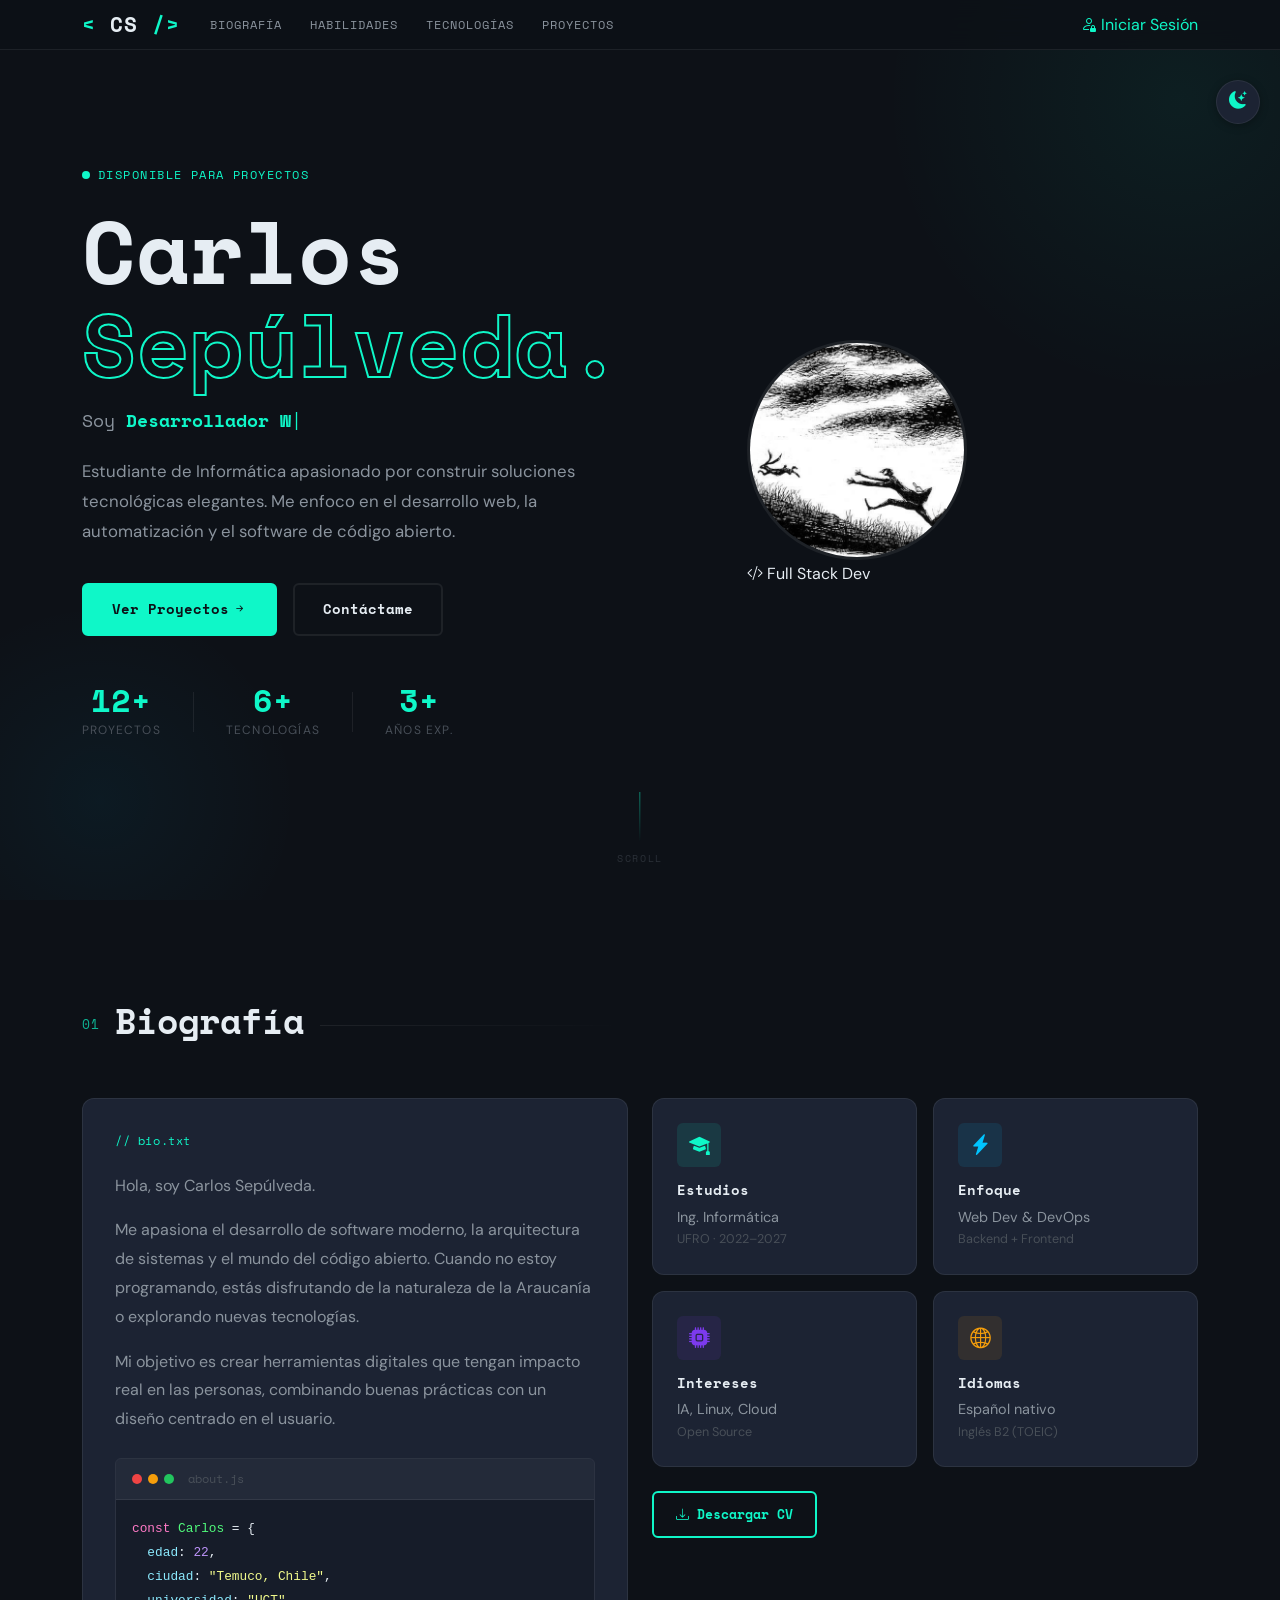
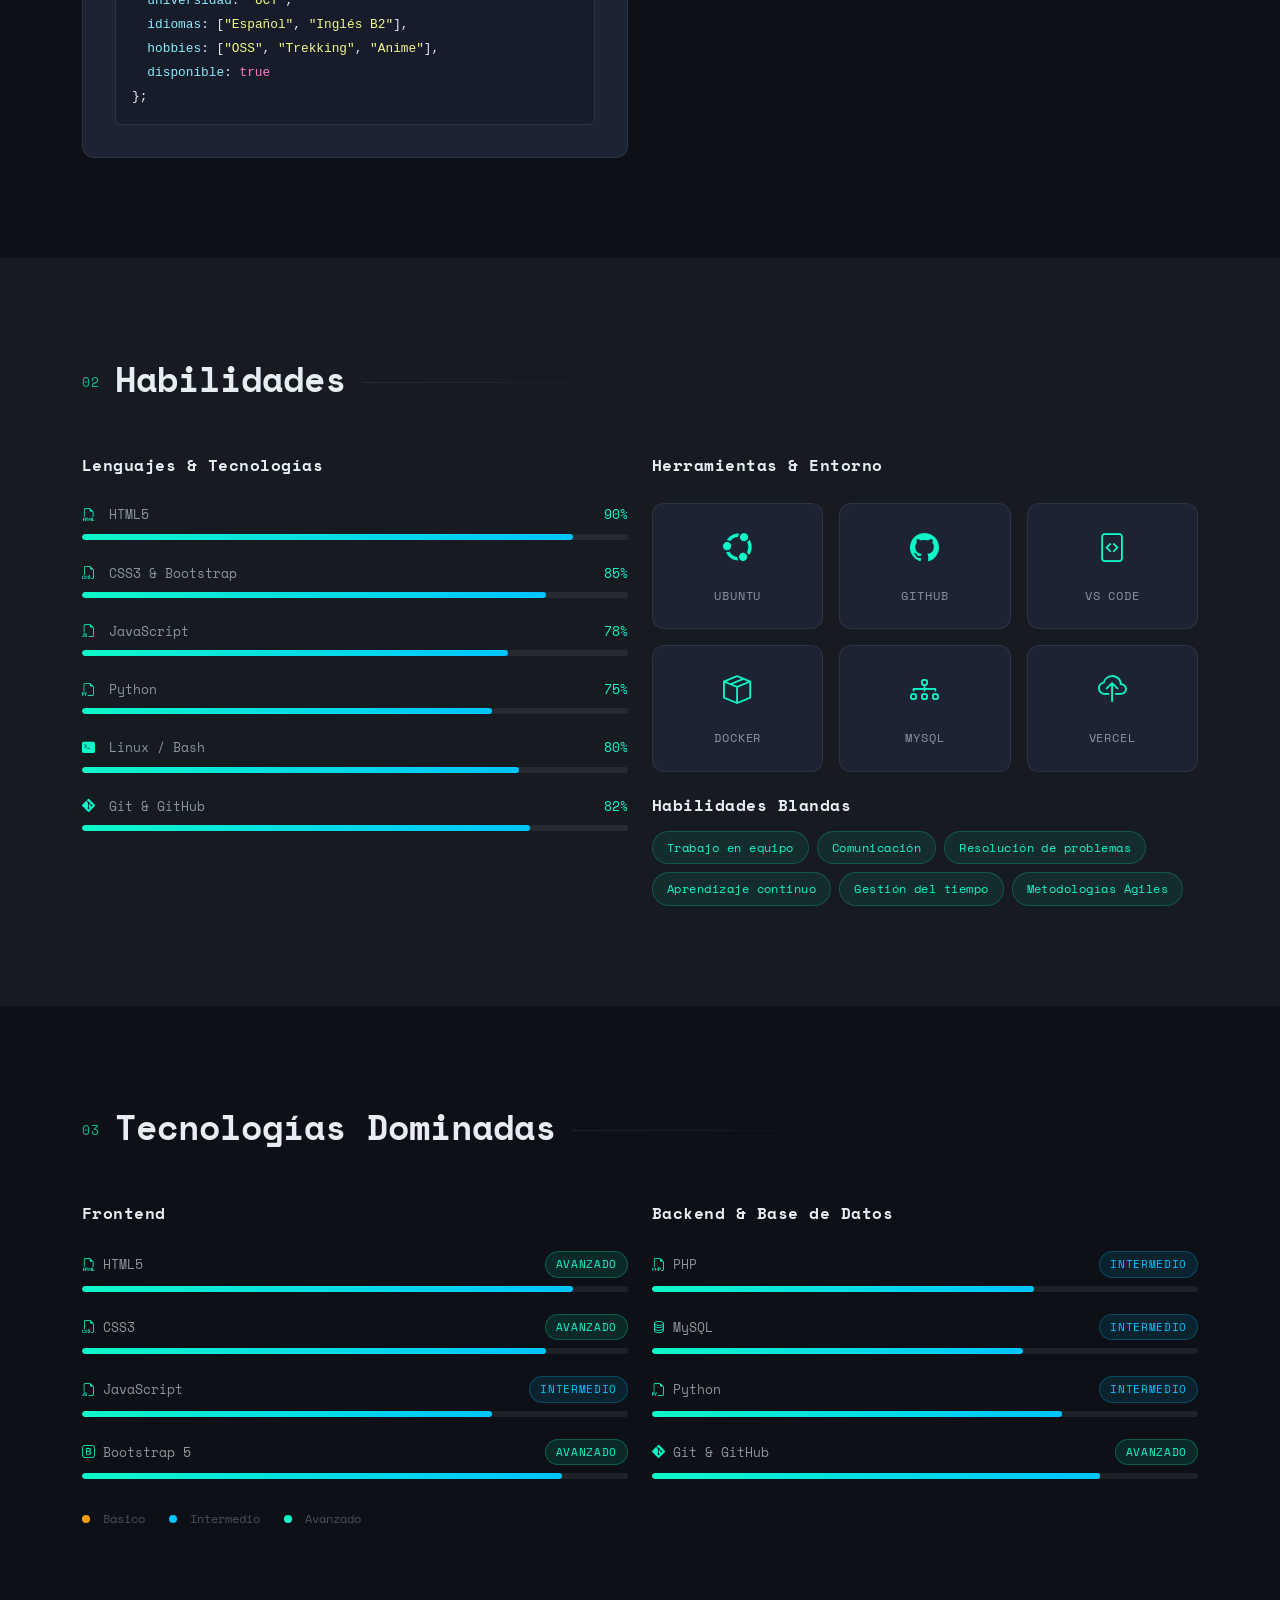
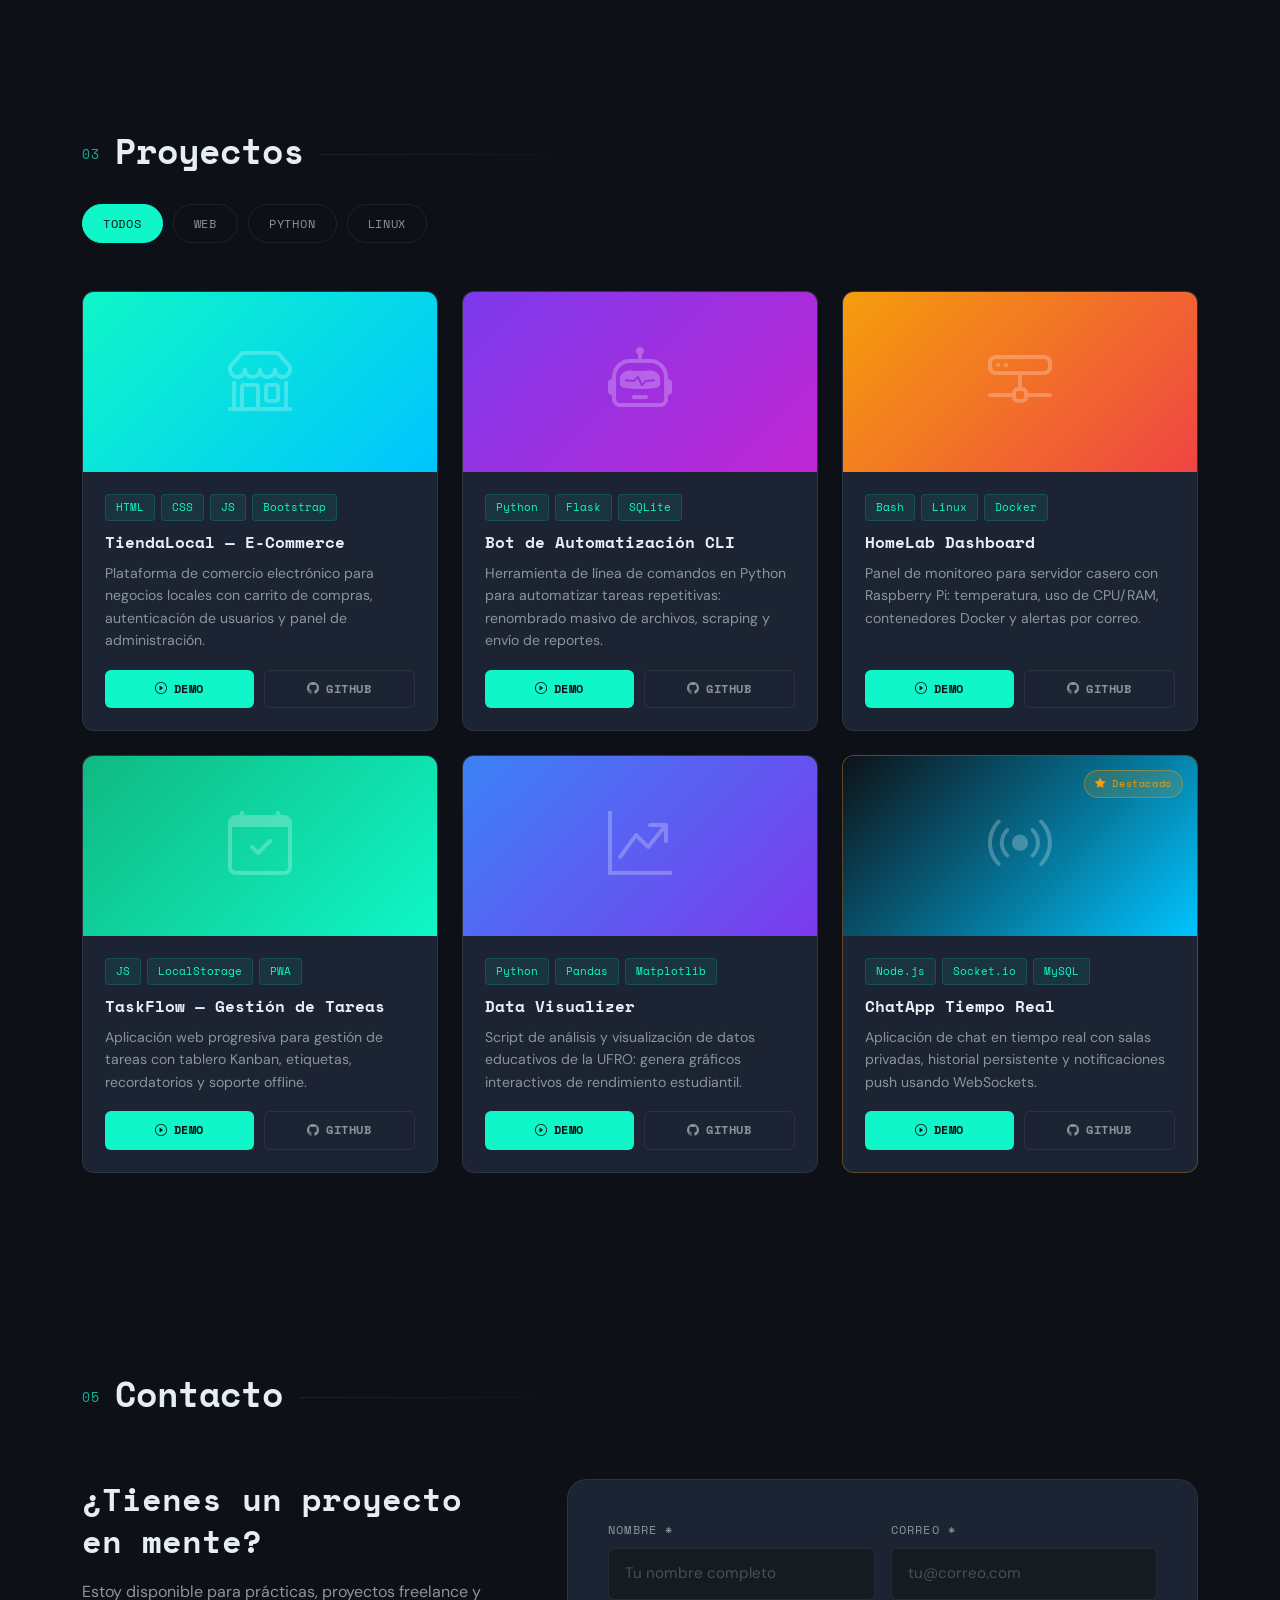
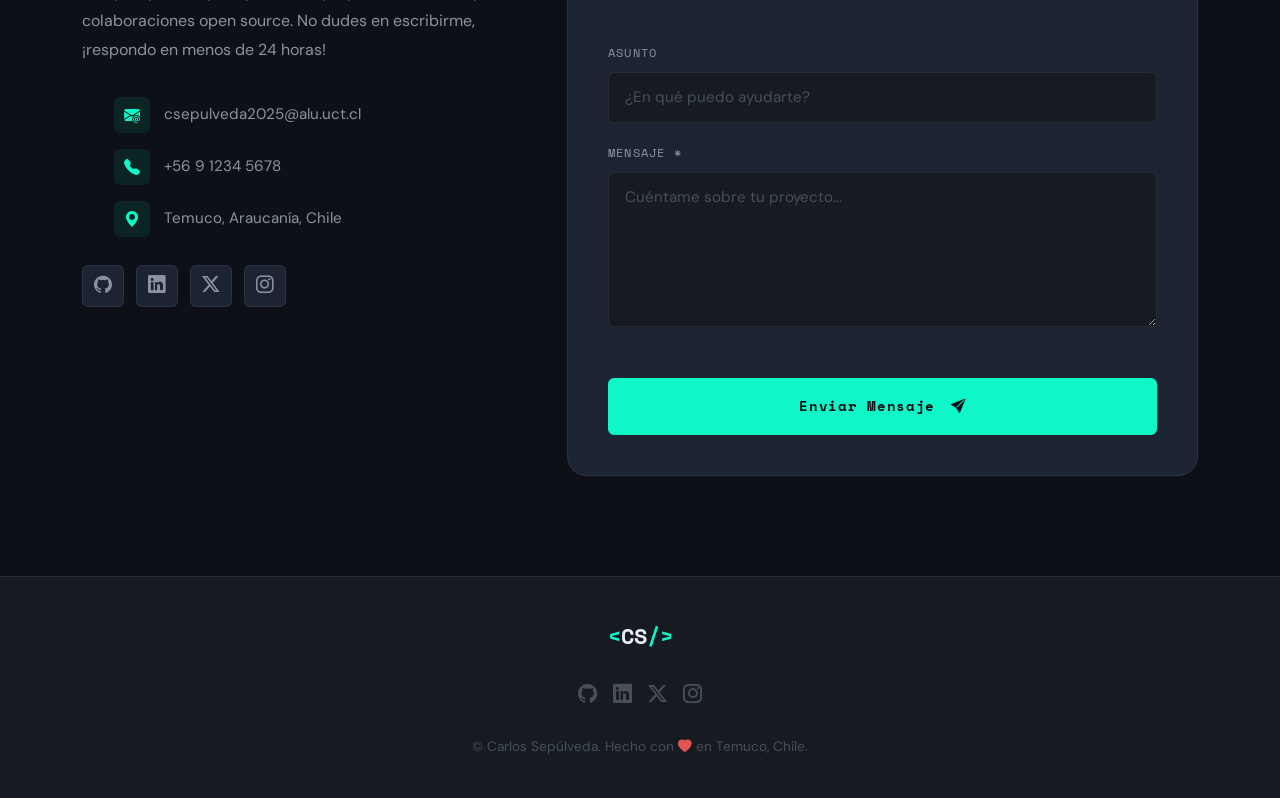
==== commit 584dc8c0: "actualizacion actualizar" ====
--- a/index.html
+++ b/index.html
@@ -7,7 +7,7 @@
   ================================================ -->
   <meta charset="UTF-8" />
   <meta name="viewport" content="width=device-width, initial-scale=1.0" />
-  <meta name="description" content="Portafolio profesional de Alejandro Reyes, estudiante de Informática." />
+  <meta name="description" content="Portafolio profesional de Carlos Sepúlveda, estudiante de Informática." />
   <title>Carlos Sepúlveda | Desarrollador</title>
 
   <!-- ================================================
@@ -60,134 +60,119 @@
   <!-- ================================================
        NAVBAR
   ================================================ -->
-  <nav class="navbar navbar-expand-lg fixed-top" id="mainNav" aria-label="Navegación principal">
-    <div class="container">
-
-      <a class="navbar-brand" href="#inicio">
-        <span class="brand-bracket">&lt;</span>
-        AR
-        <span class="brand-bracket">/&gt;</span>
+<nav class="navbar navbar-expand-lg fixed-top" id="mainNav" aria-label="Navegación principal">
+  <div class="container">
+
+    <!-- Logo / Nombre -->
+    <a class="navbar-brand" href="#inicio">
+      <span class="brand-bracket">&lt;</span>
+      CS
+      <span class="brand-bracket">/&gt;</span>
+    </a>
+
+    <!-- Botón hamburguesa móvil -->
+    <button class="navbar-toggler" type="button" data-bs-toggle="collapse"
+      data-bs-target="#navbarNav" aria-controls="navbarNav"
+      aria-expanded="false" aria-label="Abrir menú">
+      <span class="toggler-icon"></span>
+      <span class="toggler-icon"></span>
+      <span class="toggler-icon"></span>
+    </button>
+
+    <!-- Links de navegación -->
+    <div class="collapse navbar-collapse" id="navbarNav">
+      <ul class="navbar-nav me-auto">
+        <li class="nav-item"><a class="nav-link" href="#sobre-mi">Biografía</a></li>
+        <li class="nav-item"><a class="nav-link" href="#habilidades">Habilidades</a></li>
+        <li class="nav-item"><a class="nav-link" href="#tecnologias">Tecnologías</a></li>
+        <li class="nav-item"><a class="nav-link" href="#proyectos">Proyectos</a></li>
+      </ul>
+
+      <!-- Botón Login alineado a la derecha -->
+      <a href="#" class="btn-login" data-bs-toggle="modal" data-bs-target="#loginModal">
+        <i class="bi bi-person-lock"></i> Iniciar Sesión
       </a>
-
-      <button class="navbar-toggler" type="button" data-bs-toggle="collapse"
-        data-bs-target="#navbarNav" aria-controls="navbarNav"
-        aria-expanded="false" aria-label="Abrir menú">
-        <span class="toggler-icon"></span>
-        <span class="toggler-icon"></span>
-        <span class="toggler-icon"></span>
-      </button>
-
-      <div class="collapse navbar-collapse" id="navbarNav">
-        <ul class="navbar-nav ms-auto">
-          <li class="nav-item"><a class="nav-link" href="#inicio">Inicio</a></li>
-          <li class="nav-item"><a class="nav-link" href="#sobre-mi">Sobre Mí</a></li>
-          <li class="nav-item"><a class="nav-link" href="#habilidades">Habilidades</a></li>
-          <li class="nav-item"><a class="nav-link" href="#proyectos">Proyectos</a></li>
-          <li class="nav-item"><a class="nav-link" href="#experiencia">Experiencia</a></li>
-          <li class="nav-item"><a class="nav-link" href="#contacto">Contacto</a></li>
-          <li class="nav-item"><a class="nav-link" href="#login">Login</a></li>
-        </ul>
-      </div>
-
-    </div>
-  </nav>
-
-  <!-- ================================================
-       SECCIÓN 1: HERO
-  ================================================ -->
-  <section id="inicio" class="hero-section">
-
-    <canvas id="particleCanvas" aria-hidden="true"></canvas>
-    <div class="hero-grain" aria-hidden="true"></div>
-
-    <div class="container hero-content">
-      <div class="row align-items-center min-vh-100">
-
-        <div class="col-lg-7 hero-text" data-animate="fade-up">
-          <p class="hero-label">
-            <span class="label-dot"></span> Disponible para proyectos
-          </p>
-
-          <h1 class="hero-name">
-            Carlos<br />
-            <span class="hero-name-accent">Sepúlveda.</span>
-          </h1>
-
-          <p class="hero-subtitle">
-            Soy <span id="typingText" class="typing-text"></span><span class="typing-cursor">|</span>
-          </p>
-
-          <p class="hero-description">
-            Estudiante de Ingeniería Informática apasionado por construir
-            soluciones tecnológicas elegantes. Me enfoco en el desarrollo web,
-            la automatización y el software de código abierto.
-          </p>
-
-          <div class="hero-actions">
-            <a href="#proyectos" class="btn-primary-custom">
-              Ver Proyectos <i class="bi bi-arrow-right-short"></i>
-            </a>
-            <a href="#contact" class="btn-ghost-custom">
-              Contáctame
-            </a>
-          </div>
-
-          <div class="hero-stats">
-            <div class="stat-item">
-              <span class="stat-number" data-target="12">0</span>
-              <span class="stat-label">Proyectos</span>
-            </div>
-            <div class="stat-divider"></div>
-            <div class="stat-item">
-              <span class="stat-number" data-target="6">0</span>
-              <span class="stat-label">Tecnologías</span>
-            </div>
-            <div class="stat-divider"></div>
-            <div class="stat-item">
-              <span class="stat-number" data-target="3">0</span>
-              <span class="stat-label">Años exp.</span>
-            </div>
-          </div>
-        </div>
-
-        <div class="col-lg-5 hero-avatar-col" data-animate="fade-left">
-          <div class="avatar-wrapper">
-            <div class="avatar-frame-outer"></div>
-            <div class="avatar-img-wrapper">
-              <!-- Reemplazar con <img src="assets/img/profile/foto.jpg" alt="Alejandro Reyes"> -->
-              <svg viewBox="0 0 200 200" xmlns="http://www.w3.org/2000/svg" class="avatar-svg">
-                <defs>
-                  <linearGradient id="avatarGrad" x1="0%" y1="0%" x2="100%" y2="100%">
-                    <stop offset="0%" style="stop-color:#0ff7c8;stop-opacity:1" />
-                    <stop offset="100%" style="stop-color:#00c4ff;stop-opacity:1" />
-                  </linearGradient>
-                </defs>
-                <circle cx="100" cy="80" r="42" fill="url(#avatarGrad)" opacity="0.9"/>
-                <circle cx="100" cy="70" r="28" fill="#0d1117"/>
-                <circle cx="100" cy="72" r="22" fill="url(#avatarGrad)" opacity="0.3"/>
-                <circle cx="90" cy="68" r="4" fill="#0ff7c8"/>
-                <circle cx="110" cy="68" r="4" fill="#0ff7c8"/>
-                <path d="M60 140 Q100 120 140 140 L150 200 L50 200 Z" fill="url(#avatarGrad)" opacity="0.7"/>
-                <rect x="88" y="78" width="24" height="2" fill="#0d1117" rx="1"/>
-                <rect x="85" y="84" width="30" height="2" fill="#0d1117" rx="1"/>
-              </svg>
-            </div>
-            <div class="avatar-badge">
-              <i class="bi bi-code-slash"></i> Full Stack Dev
-            </div>
-            <div class="avatar-orbit" aria-hidden="true"></div>
-          </div>
-        </div>
-
-      </div>
-    </div>
-
-    <div class="scroll-indicator" aria-hidden="true">
-      <div class="scroll-line"></div>
-      <span>scroll</span>
-    </div>
-
-  </section>
+    </div>
+
+  </div>
+</nav>
+<!-- ================================================
+     SECCIÓN 1: HERO
+================================================ -->
+<section id="inicio" class="hero-section">
+
+  <div class="container hero-content">
+    <div class="row align-items-center min-vh-100">
+
+      <!-- Columna texto -->
+      <div class="col-lg-7 hero-text" data-animate="fade-up">
+        <p class="hero-label">
+          <span class="label-dot"></span> Disponible para proyectos
+        </p>
+
+        <h1 class="hero-name">
+          Carlos<br />
+          <span class="hero-name-accent">Sepúlveda.</span>
+        </h1>
+
+        <p class="hero-subtitle">
+          Soy <span id="typingText" class="typing-text"></span><span class="typing-cursor">|</span>
+        </p>
+
+        <p class="hero-description">
+          Estudiante de Informática apasionado por construir
+          soluciones tecnológicas elegantes. Me enfoco en el desarrollo web,
+          la automatización y el software de código abierto.
+        </p>
+
+        <div class="hero-actions">
+          <a href="#proyectos" class="btn-primary-custom">
+            Ver Proyectos <i class="bi bi-arrow-right-short"></i>
+          </a>
+          <a href="#contacto" class="btn-ghost-custom">
+            Contáctame
+          </a>
+        </div>
+
+        <div class="hero-stats">
+          <div class="stat-item">
+            <span class="stat-number" data-target="12">0</span>
+            <span class="stat-label">Proyectos</span>
+          </div>
+          <div class="stat-divider"></div>
+          <div class="stat-item">
+            <span class="stat-number" data-target="6">0</span>
+            <span class="stat-label">Tecnologías</span>
+          </div>
+          <div class="stat-divider"></div>
+          <div class="stat-item">
+            <span class="stat-number" data-target="3">0</span>
+            <span class="stat-label">Años exp.</span>
+          </div>
+        </div>
+      </div>
+
+      <!-- Columna avatar -->
+      <div class="col-lg-5 hero-avatar-col" data-animate="fade-left">
+        <div class="avatar-wrapper">
+          <div class="avatar-img-wrapper">
+            <img src="assets/img/226392851.jpeg" alt="Carlos Sepúlveda">
+          </div>
+          <div class="avatar-badge">
+            <i class="bi bi-code-slash"></i> Full Stack Dev
+          </div>
+        </div>
+      </div>
+
+    </div>
+  </div>
+
+  <div class="scroll-indicator" aria-hidden="true">
+    <div class="scroll-line"></div>
+    <span>scroll</span>
+  </div>
+
+</section>
 
   <!-- ================================================
        SECCIÓN 2: SOBRE MÍ
@@ -197,7 +182,7 @@
 
       <div class="section-header" data-animate="fade-up">
         <span class="section-number">01</span>
-        <h2 class="section-title">Sobre Mí</h2>
+        <h2 class="section-title">Biografía</h2>
         <div class="section-line"></div>
       </div>
 
@@ -207,8 +192,7 @@
           <div class="about-bio-card">
             <div class="bio-tag">// bio.txt</div>
             <p class="bio-text">
-              Hola, soy <strong>Alejandro Reyes</strong>, estudiante de tercer año de 
-              Ingeniería en Informática en la Universidad de La Frontera (Temuco, Chile).
+              Hola, soy Carlos Sepúlveda.
             </p>
             <p class="bio-text">
               Me apasiona el desarrollo de software moderno, la arquitectura de sistemas
@@ -217,7 +201,7 @@
             </p>
             <p class="bio-text">
               Mi objetivo es crear herramientas digitales que tengan impacto real
-              en las personas, combinando buenas prácticas de ingeniería con un
+              en las personas, combinando buenas prácticas con un
               diseño centrado en el usuario.
             </p>
             <div class="terminal-snippet">
@@ -227,12 +211,12 @@
                 <span class="t-dot green"></span>
                 <span class="t-title">about.js</span>
               </div>
-              <pre class="terminal-code"><code><span class="c-keyword">const</span> <span class="c-var">alejandro</span> = {
+              <pre class="terminal-code"><code><span class="c-keyword">const</span> <span class="c-var">Carlos</span> = {
   <span class="c-prop">edad</span>: <span class="c-num">22</span>,
   <span class="c-prop">ciudad</span>: <span class="c-str">"Temuco, Chile"</span>,
-  <span class="c-prop">universidad</span>: <span class="c-str">"UFRO"</span>,
+  <span class="c-prop">universidad</span>: <span class="c-str">"UCT"</span>,
   <span class="c-prop">idiomas</span>: [<span class="c-str">"Español"</span>, <span class="c-str">"Inglés B2"</span>],
-  <span class="c-prop">hobbies</span>: [<span class="c-str">"OSS"</span>, <span class="c-str">"Trekking"</span>, <span class="c-str">"Fotografía"</span>],
+  <span class="c-prop">hobbies</span>: [<span class="c-str">"OSS"</span>, <span class="c-str">"Trekking"</span>, <span class="c-str">"Anime"</span>],
   <span class="c-prop">disponible</span>: <span class="c-bool">true</span>
 };</code></pre>
             </div>
@@ -368,6 +352,149 @@
   </section>
 
   <!-- ================================================
+     SECCIÓN: TECNOLOGÍAS DOMINADAS
+================================================ -->
+<section id="tecnologias" class="section-padding">
+  <div class="container">
+
+    <div class="section-header" data-animate="fade-up">
+      <span class="section-number">03</span>
+      <h2 class="section-title">Tecnologías Dominadas</h2>
+      <div class="section-line"></div>
+    </div>
+
+    <div class="row g-4 mt-4">
+
+      <!-- Frontend -->
+      <div class="col-lg-6" data-animate="fade-right">
+        <h4 class="skills-subtitle">Frontend</h4>
+
+        <div class="tech-item">
+          <div class="tech-header">
+            <div class="tech-info">
+              <i class="bi bi-filetype-html"></i>
+              <span>HTML5</span>
+            </div>
+            <div class="tech-level nivel-avanzado">Avanzado</div>
+          </div>
+          <div class="skill-track">
+            <div class="skill-fill" data-width="90"></div>
+          </div>
+        </div>
+
+        <div class="tech-item">
+          <div class="tech-header">
+            <div class="tech-info">
+              <i class="bi bi-filetype-css"></i>
+              <span>CSS3</span>
+            </div>
+            <div class="tech-level nivel-avanzado">Avanzado</div>
+          </div>
+          <div class="skill-track">
+            <div class="skill-fill" data-width="85"></div>
+          </div>
+        </div>
+
+        <div class="tech-item">
+          <div class="tech-header">
+            <div class="tech-info">
+              <i class="bi bi-filetype-js"></i>
+              <span>JavaScript</span>
+            </div>
+            <div class="tech-level nivel-intermedio">Intermedio</div>
+          </div>
+          <div class="skill-track">
+            <div class="skill-fill" data-width="75"></div>
+          </div>
+        </div>
+
+        <div class="tech-item">
+          <div class="tech-header">
+            <div class="tech-info">
+              <i class="bi bi-bootstrap"></i>
+              <span>Bootstrap 5</span>
+            </div>
+            <div class="tech-level nivel-avanzado">Avanzado</div>
+          </div>
+          <div class="skill-track">
+            <div class="skill-fill" data-width="88"></div>
+          </div>
+        </div>
+
+      </div>
+
+      <!-- Backend -->
+      <div class="col-lg-6" data-animate="fade-left">
+        <h4 class="skills-subtitle">Backend & Base de Datos</h4>
+
+        <div class="tech-item">
+          <div class="tech-header">
+            <div class="tech-info">
+              <i class="bi bi-filetype-php"></i>
+              <span>PHP</span>
+            </div>
+            <div class="tech-level nivel-intermedio">Intermedio</div>
+          </div>
+          <div class="skill-track">
+            <div class="skill-fill" data-width="70"></div>
+          </div>
+        </div>
+
+        <div class="tech-item">
+          <div class="tech-header">
+            <div class="tech-info">
+              <i class="bi bi-database"></i>
+              <span>MySQL</span>
+            </div>
+            <div class="tech-level nivel-intermedio">Intermedio</div>
+          </div>
+          <div class="skill-track">
+            <div class="skill-fill" data-width="68"></div>
+          </div>
+        </div>
+
+        <div class="tech-item">
+          <div class="tech-header">
+            <div class="tech-info">
+              <i class="bi bi-filetype-py"></i>
+              <span>Python</span>
+            </div>
+            <div class="tech-level nivel-intermedio">Intermedio</div>
+          </div>
+          <div class="skill-track">
+            <div class="skill-fill" data-width="75"></div>
+          </div>
+        </div>
+
+        <div class="tech-item">
+          <div class="tech-header">
+            <div class="tech-info">
+              <i class="bi bi-git"></i>
+              <span>Git & GitHub</span>
+            </div>
+            <div class="tech-level nivel-avanzado">Avanzado</div>
+          </div>
+          <div class="skill-track">
+            <div class="skill-fill" data-width="82"></div>
+          </div>
+        </div>
+
+      </div>
+
+      <!-- Niveles de dominio (leyenda) -->
+      <div class="col-12 mt-2" data-animate="fade-up">
+        <div class="tech-legend">
+          <span><span class="legend-dot nivel-basico-dot"></span> Básico</span>
+          <span><span class="legend-dot nivel-intermedio-dot"></span> Intermedio</span>
+          <span><span class="legend-dot nivel-avanzado-dot"></span> Avanzado</span>
+        </div>
+      </div>
+
+    </div>
+  </div>
+</section>
+
+  <!-- ================================================
        SECCIÓN 4: PROYECTOS
   ================================================ -->
   <section id="proyectos" class="section-padding">
@@ -519,78 +646,7 @@
     </div>
   </section>
 
-  <!-- ================================================
-       SECCIÓN 5: EXPERIENCIA
-  ================================================ -->
-  <section id="experiencia" class="section-padding section-alt">
-    <div class="container">
-
-      <div class="section-header" data-animate="fade-up">
-        <span class="section-number">04</span>
-        <h2 class="section-title">Experiencia</h2>
-        <div class="section-line"></div>
-      </div>
-
-      <div class="timeline mt-5">
-
-        <div class="timeline-item" data-animate="fade-right">
-          <div class="timeline-dot"><i class="bi bi-mortarboard"></i></div>
-          <div class="timeline-content">
-            <div class="timeline-date">2022 — Presente</div>
-            <h5>Ingeniería en Informática</h5>
-            <h6>Universidad de La Frontera · Temuco</h6>
-            <p>Carrera de 5 años enfocada en programación, redes, bases de datos e ingeniería de software. Promedio académico: 6.1 / 7.0.</p>
-            <div class="timeline-tags"><span>Algoritmos</span><span>Redes</span><span>BD</span><span>SO</span></div>
-          </div>
-        </div>
-
-        <div class="timeline-item" data-animate="fade-right">
-          <div class="timeline-dot"><i class="bi bi-building"></i></div>
-          <div class="timeline-content">
-            <div class="timeline-date">Verano 2024</div>
-            <h5>Practicante de Desarrollo Web</h5>
-            <h6>StartupLocal S.A. · Temuco</h6>
-            <p>Desarrollo de módulo de reportes para sistema ERP interno usando PHP, Bootstrap y MySQL. Implementé sistema de exportación PDF/Excel.</p>
-            <div class="timeline-tags"><span>PHP</span><span>MySQL</span><span>Bootstrap</span></div>
-          </div>
-        </div>
-
-        <div class="timeline-item" data-animate="fade-right">
-          <div class="timeline-dot"><i class="bi bi-award"></i></div>
-          <div class="timeline-content">
-            <div class="timeline-date">2023</div>
-            <h5>Hackathon UFRO — 2° Lugar</h5>
-            <h6>Universidad de La Frontera</h6>
-            <p>Desarrollo de aplicación web para conectar voluntarios con organizaciones sociales de la región de La Araucanía en 48 horas.</p>
-            <div class="timeline-tags"><span>React</span><span>Node.js</span><span>Hackathon</span></div>
-          </div>
-        </div>
-
-        <div class="timeline-item" data-animate="fade-right">
-          <div class="timeline-dot"><i class="bi bi-patch-check"></i></div>
-          <div class="timeline-content">
-            <div class="timeline-date">2023</div>
-            <h5>Certificación — Python for Everybody</h5>
-            <h6>Coursera / University of Michigan</h6>
-            <p>Completé especialización de 5 cursos: estructuras de datos, acceso a bases de datos y Python para web.</p>
-            <div class="timeline-tags"><span>Python</span><span>SQL</span><span>API REST</span></div>
-          </div>
-        </div>
-
-        <div class="timeline-item" data-animate="fade-right">
-          <div class="timeline-dot"><i class="bi bi-laptop"></i></div>
-          <div class="timeline-content">
-            <div class="timeline-date">2022 — 2024</div>
-            <h5>Monitor Académico — Programación I y II</h5>
-            <h6>Universidad de La Frontera</h6>
-            <p>Apoyo pedagógico a estudiantes de primer año en algoritmia y programación en C/Python. +60 estudiantes asistidos.</p>
-            <div class="timeline-tags"><span>C</span><span>Python</span><span>Docencia</span></div>
-          </div>
-        </div>
-
-      </div>
-    </div>
-  </section>
+
 
   <!-- ================================================
        SECCIÓN 6: CONTACTO
@@ -610,7 +666,7 @@
           <h3 class="contact-headline">¿Tienes un proyecto en mente?</h3>
           <p class="contact-subtext">Estoy disponible para prácticas, proyectos freelance y colaboraciones open source. No dudes en escribirme, ¡respondo en menos de 24 horas!</p>
           <ul class="contact-info-list">
-            <li><i class="bi bi-envelope-at-fill"></i><a href="mailto:alejandro@example.com">alejandro@example.com</a></li>
+            <li><i class="bi bi-envelope-at-fill"></i><a href="mailto:csepulveda2025@alu.uct.cl">csepulveda2025@alu.uct.cl</a></li>
             <li><i class="bi bi-telephone-fill"></i><a href="tel:+56912345678">+56 9 1234 5678</a></li>
             <li><i class="bi bi-geo-alt-fill"></i>Temuco, Araucanía, Chile</li>
           </ul>
@@ -679,7 +735,7 @@
     <div class="container">
       <div class="footer-inner">
         <div class="footer-brand">
-          <span class="brand-bracket">&lt;</span>AR<span class="brand-bracket">/&gt;</span>
+          <span class="brand-bracket">&lt;</span>CS<span class="brand-bracket">/&gt;</span>
         </div>
         <div class="footer-socials">
           <a href="#" aria-label="GitHub"><i class="bi bi-github"></i></a>
@@ -688,7 +744,7 @@
           <a href="#" aria-label="Instagram"><i class="bi bi-instagram"></i></a>
         </div>
         <p class="footer-copy">
-          © <span id="currentYear"></span> Alejandro Reyes.
+          © <span id="currentYear"></span> Carlos Sepúlveda.
           Hecho con <i class="bi bi-heart-fill" style="color:#e25555"></i> en Temuco, Chile.
         </p>
       </div>
@@ -699,13 +755,90 @@
   </footer>
 
   <!-- ================================================
+     MODAL DE LOGIN
+================================================ -->
+<div class="modal fade" id="loginModal" tabindex="-1" aria-labelledby="loginModalLabel" aria-hidden="true">
+  <div class="modal-dialog modal-dialog-centered">
+    <div class="modal-content login-modal">
+
+<!-- Header -->
+<div class="modal-header border-0">
+  <h5 class="modal-title" id="loginModalLabel">
+    <span class="brand-bracket">&lt;</span>
+    Acceso Administrativo
+    <span class="brand-bracket">/&gt;</span>
+  </h5>
+  
+  <!-- ms-auto empuja el botón al final del contenedor flex -->
+  <button type="button" class="btn-close-modal ms-auto" data-bs-dismiss="modal" aria-label="Cerrar">
+    <i class="bi bi-x-lg"></i>
+  </button>
+</div>
+
+      <!-- Body -->
+      <div class="modal-body px-4 pb-4">
+
+        <!-- Ícono -->
+        <div class="login-icon">
+          <i class="bi bi-person-lock"></i>
+        </div>
+
+        <form id="loginForm" novalidate>
+
+          <!-- Usuario -->
+          <div class="form-group-custom mb-3">
+            <label for="loginUser" class="form-label-custom">Usuario</label>
+            <div class="input-icon-wrapper">
+              <i class="bi bi-person"></i>
+              <input type="text" id="loginUser" class="form-input-custom ps-5"
+                placeholder="Tu usuario" required />
+            </div>
+            <div class="form-error" id="loginUserError"></div>
+          </div>
+
+          <!-- Contraseña -->
+          <div class="form-group-custom mb-4">
+            <label for="loginPass" class="form-label-custom">Contraseña</label>
+            <div class="input-icon-wrapper">
+              <i class="bi bi-lock"></i>
+              <input type="password" id="loginPass" class="form-input-custom ps-5"
+                placeholder="Tu contraseña" required />
+              <!-- Toggle ver contraseña -->
+              <button type="button" class="toggle-pass" id="togglePass" aria-label="Ver contraseña">
+                <i class="bi bi-eye" id="togglePassIcon"></i>
+              </button>
+            </div>
+            <div class="form-error" id="loginPassError"></div>
+          </div>
+
+          <!-- Botón submit -->
+          <button type="submit" class="btn-submit w-100">
+            <i class="bi bi-box-arrow-in-right me-2"></i> Ingresar
+          </button>
+
+        </form>
+
+        <!-- Error general -->
+        <div id="loginError" class="login-error-msg d-none">
+          <i class="bi bi-exclamation-circle-fill"></i>
+          Usuario o contraseña incorrectos.
+        </div>
+
+      </div>
+    </div>
+  </div>
+</div>
+
+  <!-- ================================================
        SCRIPTS
   ================================================ -->
-  <script src="https://cdn.jsdelivr.net/npm/bootstrap@5.3.3/dist/js/bootstrap.bundle.min.js"></script>
+  <script src="https://cdn.jsdelivr.net/npm/bootstrap@5.3.8/dist/js/bootstrap.bundle.min.js"></script>
   <script src="js/animations.js"></script>
   <script src="js/navbar.js"></script>
   <script src="js/form-validation.js"></script>
   <script src="js/script.js"></script>
+  <script src="js/login.js"></script>
+  <script src="https://cdn.jsdelivr.net/npm/bootstrap@5.3.8/dist/js/bootstrap.bundle.min.js"></script>
 
 </body>
 </html>
--- a/css/style.css
+++ b/css/style.css
@@ -534,25 +534,14 @@
 }
 
 /* Avatar */
-.hero-avatar-col {
-  display: flex;
-  justify-content: center;
-  align-items: center;
-  padding: 40px 0;
-}
-
 .avatar-wrapper {
-  position: relative;
-  width: 300px;
-  height: 300px;
-}
-
-.avatar-frame-outer {
-  position: absolute;
-  inset: -16px;
-  border-radius: 50%;
-  border: 2px dashed rgba(15,247,200,0.3);
-  animation: rotate-slow 20s linear infinite;
+  width: 220px;
+  height: 220px;
+}
+
+.avatar-frame-outer,
+.avatar-orbit {
+  display: none;
 }
 
 .avatar-img-wrapper {
@@ -560,53 +549,14 @@
   height: 100%;
   border-radius: 50%;
   overflow: hidden;
-  background: var(--bg-card);
-  border: 3px solid rgba(15,247,200,0.4);
-  box-shadow: 0 0 40px rgba(15,247,200,0.15), var(--shadow-md);
-  display: flex;
-  align-items: center;
-  justify-content: center;
-}
-
-.avatar-svg {
-  width: 85%;
-  height: 85%;
-}
-
-.avatar-badge {
-  position: absolute;
-  bottom: 10px;
-  right: -10px;
-  background: var(--bg-card);
-  border: 1px solid var(--border-color);
-  color: var(--accent-1);
-  font-family: var(--font-display);
-  font-size: 0.72rem;
-  padding: 6px 14px;
-  border-radius: 20px;
-  white-space: nowrap;
-  box-shadow: var(--shadow-sm);
-}
-
-.avatar-orbit {
-  position: absolute;
-  inset: -30px;
-  border-radius: 50%;
-  border: 1px solid rgba(0,196,255,0.15);
-  animation: rotate-slow 30s linear infinite reverse;
-}
-
-.avatar-orbit::before {
-  content: '';
-  position: absolute;
-  top: -5px;
-  left: 50%;
-  transform: translateX(-50%);
-  width: 10px;
-  height: 10px;
-  background: var(--accent-2);
-  border-radius: 50%;
-  box-shadow: 0 0 10px var(--accent-2);
+  border: 3px solid var(--border-color);
+}
+
+.avatar-img-wrapper img {
+  width: 100%;
+  height: 100%;
+  object-fit: cover;
+  object-position: center top;
 }
 
 @keyframes rotate-slow {
@@ -1567,3 +1517,154 @@
   .stat-divider { width: 40px; height: 1px; }
   .avatar-wrapper { width: 200px; height: 200px; }
 }
+/* ── Modal Login ── */
+.login-modal {
+  background: var(--bg-card);
+  border: 1px solid var(--border-color);
+  border-radius: var(--radius-lg);
+}
+
+.login-modal .modal-header {
+  padding: 24px 24px 0;
+}
+
+.login-modal .modal-title {
+  font-family: var(--font-display);
+  font-size: 1rem;
+  color: var(--text-primary);
+}
+
+.btn-close-modal {
+  background: transparent;
+  border: none;
+  color: var(--text-muted);
+  font-size: 1rem;
+  cursor: pointer;
+  transition: color var(--transition-fast);
+}
+
+.btn-close-modal:hover { color: var(--accent-1); }
+
+.login-icon {
+  text-align: center;
+  font-size: 2.8rem;
+  color: var(--accent-1);
+  margin: 16px 0 28px;
+}
+
+/* Wrapper input con ícono */
+.input-icon-wrapper {
+  position: relative;
+}
+
+.input-icon-wrapper > i:first-child {
+  position: absolute;
+  left: 16px;
+  top: 50%;
+  transform: translateY(-50%);
+  color: var(--text-muted);
+  font-size: 0.95rem;
+  pointer-events: none;
+}
+
+.toggle-pass {
+  position: absolute;
+  right: 14px;
+  top: 50%;
+  transform: translateY(-50%);
+  background: transparent;
+  border: none;
+  color: var(--text-muted);
+  cursor: pointer;
+  font-size: 0.95rem;
+  transition: color var(--transition-fast);
+}
+
+.toggle-pass:hover { color: var(--accent-1); }
+
+.login-error-msg {
+  margin-top: 16px;
+  padding: 12px 16px;
+  background: rgba(239,68,68,0.1);
+  border: 1px solid rgba(239,68,68,0.3);
+  border-radius: var(--radius-sm);
+  color: #ef4444;
+  font-family: var(--font-display);
+  font-size: 0.78rem;
+  display: flex;
+  align-items: center;
+  gap: 8px;
+}
+
+/* ── Sección Tecnologías Dominadas ── */
+.tech-item {
+  margin-bottom: 22px;
+}
+
+.tech-header {
+  display: flex;
+  justify-content: space-between;
+  align-items: center;
+  margin-bottom: 8px;
+}
+
+.tech-info {
+  display: flex;
+  align-items: center;
+  gap: 8px;
+  font-family: var(--font-display);
+  font-size: 0.82rem;
+  color: var(--text-secondary);
+}
+
+.tech-info i { color: var(--accent-1); }
+
+/* Badges de nivel */
+.tech-level {
+  font-family: var(--font-display);
+  font-size: 0.68rem;
+  padding: 3px 10px;
+  border-radius: 20px;
+  text-transform: uppercase;
+  letter-spacing: 0.06em;
+}
+
+.nivel-basico {
+  background: rgba(245,158,11,0.1);
+  color: var(--accent-4);
+  border: 1px solid rgba(245,158,11,0.25);
+}
+
+.nivel-intermedio {
+  background: rgba(0,196,255,0.1);
+  color: var(--accent-2);
+  border: 1px solid rgba(0,196,255,0.25);
+}
+
+.nivel-avanzado {
+  background: rgba(15,247,200,0.1);
+  color: var(--accent-1);
+  border: 1px solid rgba(15,247,200,0.25);
+}
+
+/* Leyenda */
+.tech-legend {
+  display: flex;
+  gap: 24px;
+  flex-wrap: wrap;
+  font-family: var(--font-display);
+  font-size: 0.75rem;
+  color: var(--text-muted);
+}
+
+.legend-dot {
+  display: inline-block;
+  width: 8px;
+  height: 8px;
+  border-radius: 50%;
+  margin-right: 6px;
+}
+
+.nivel-basico-dot     { background: var(--accent-4); }
+.nivel-intermedio-dot { background: var(--accent-2); }
+.nivel-avanzado-dot   { background: var(--accent-1); }
